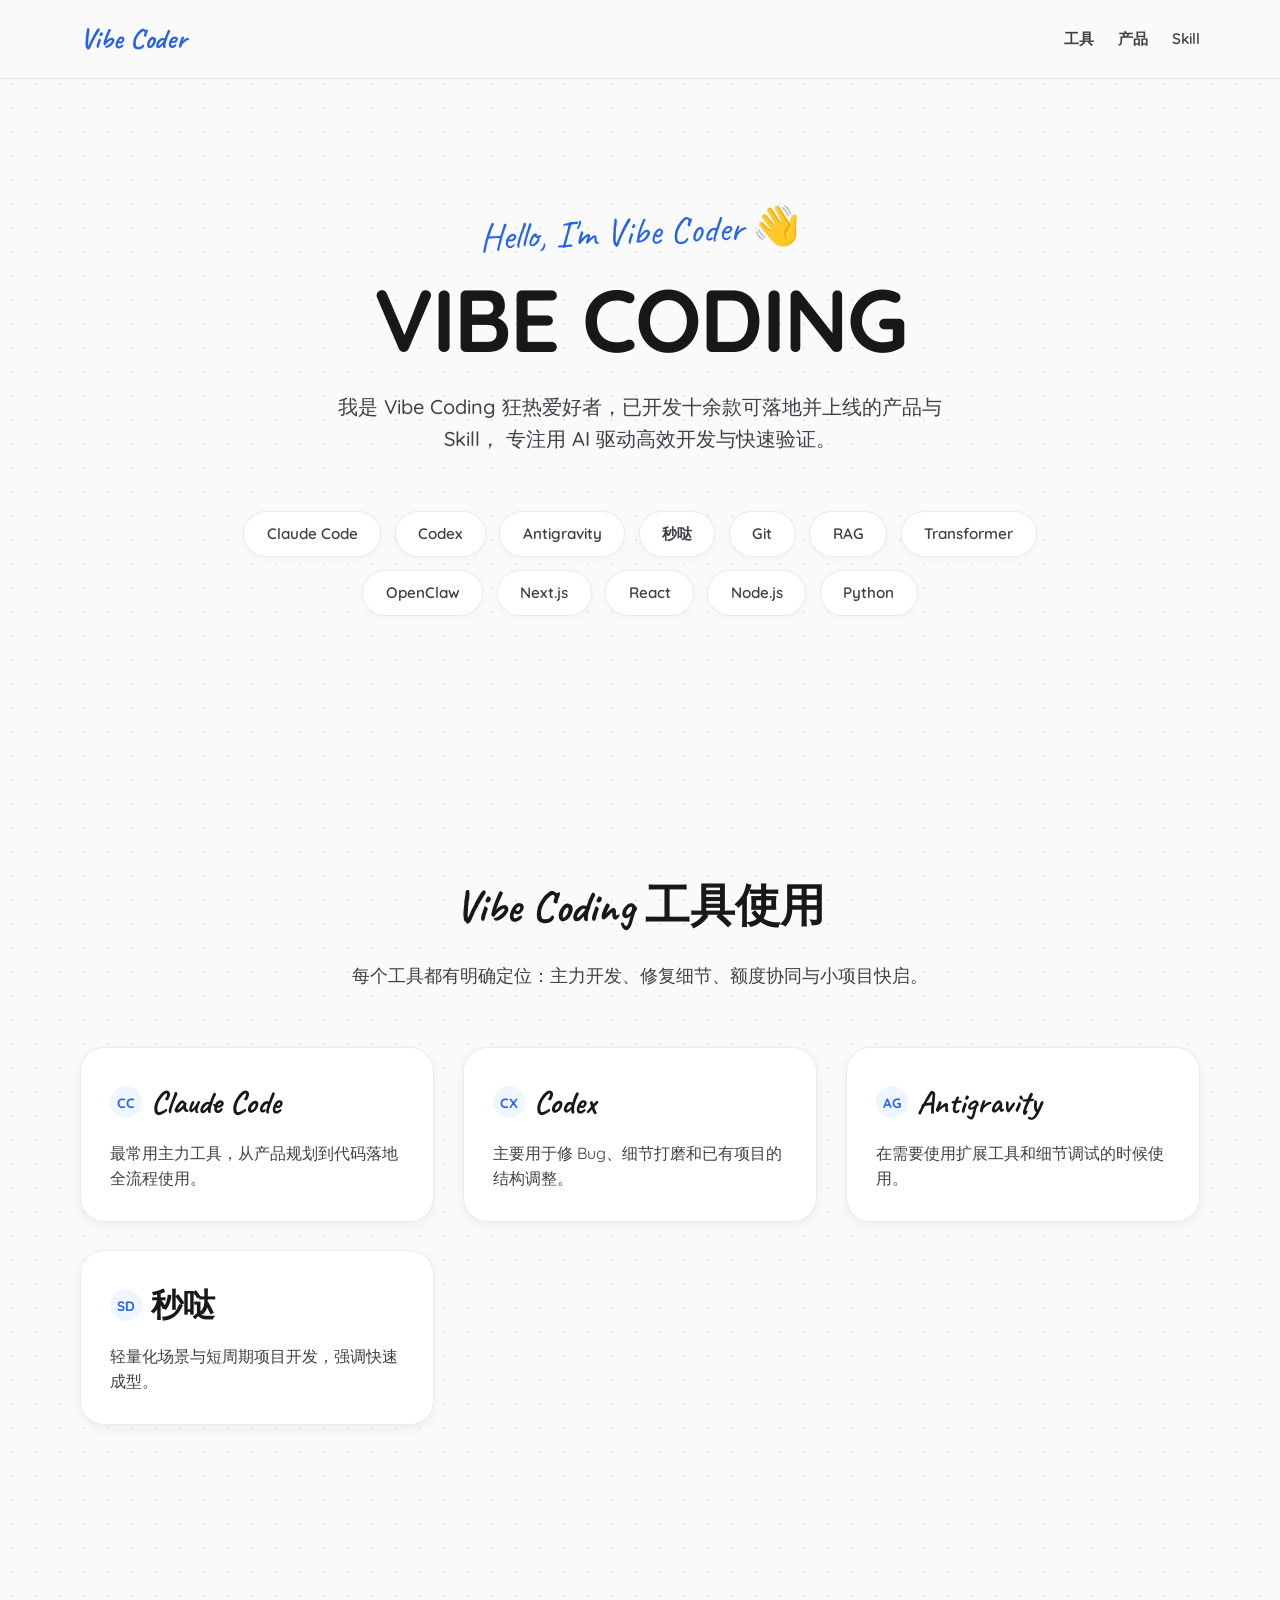
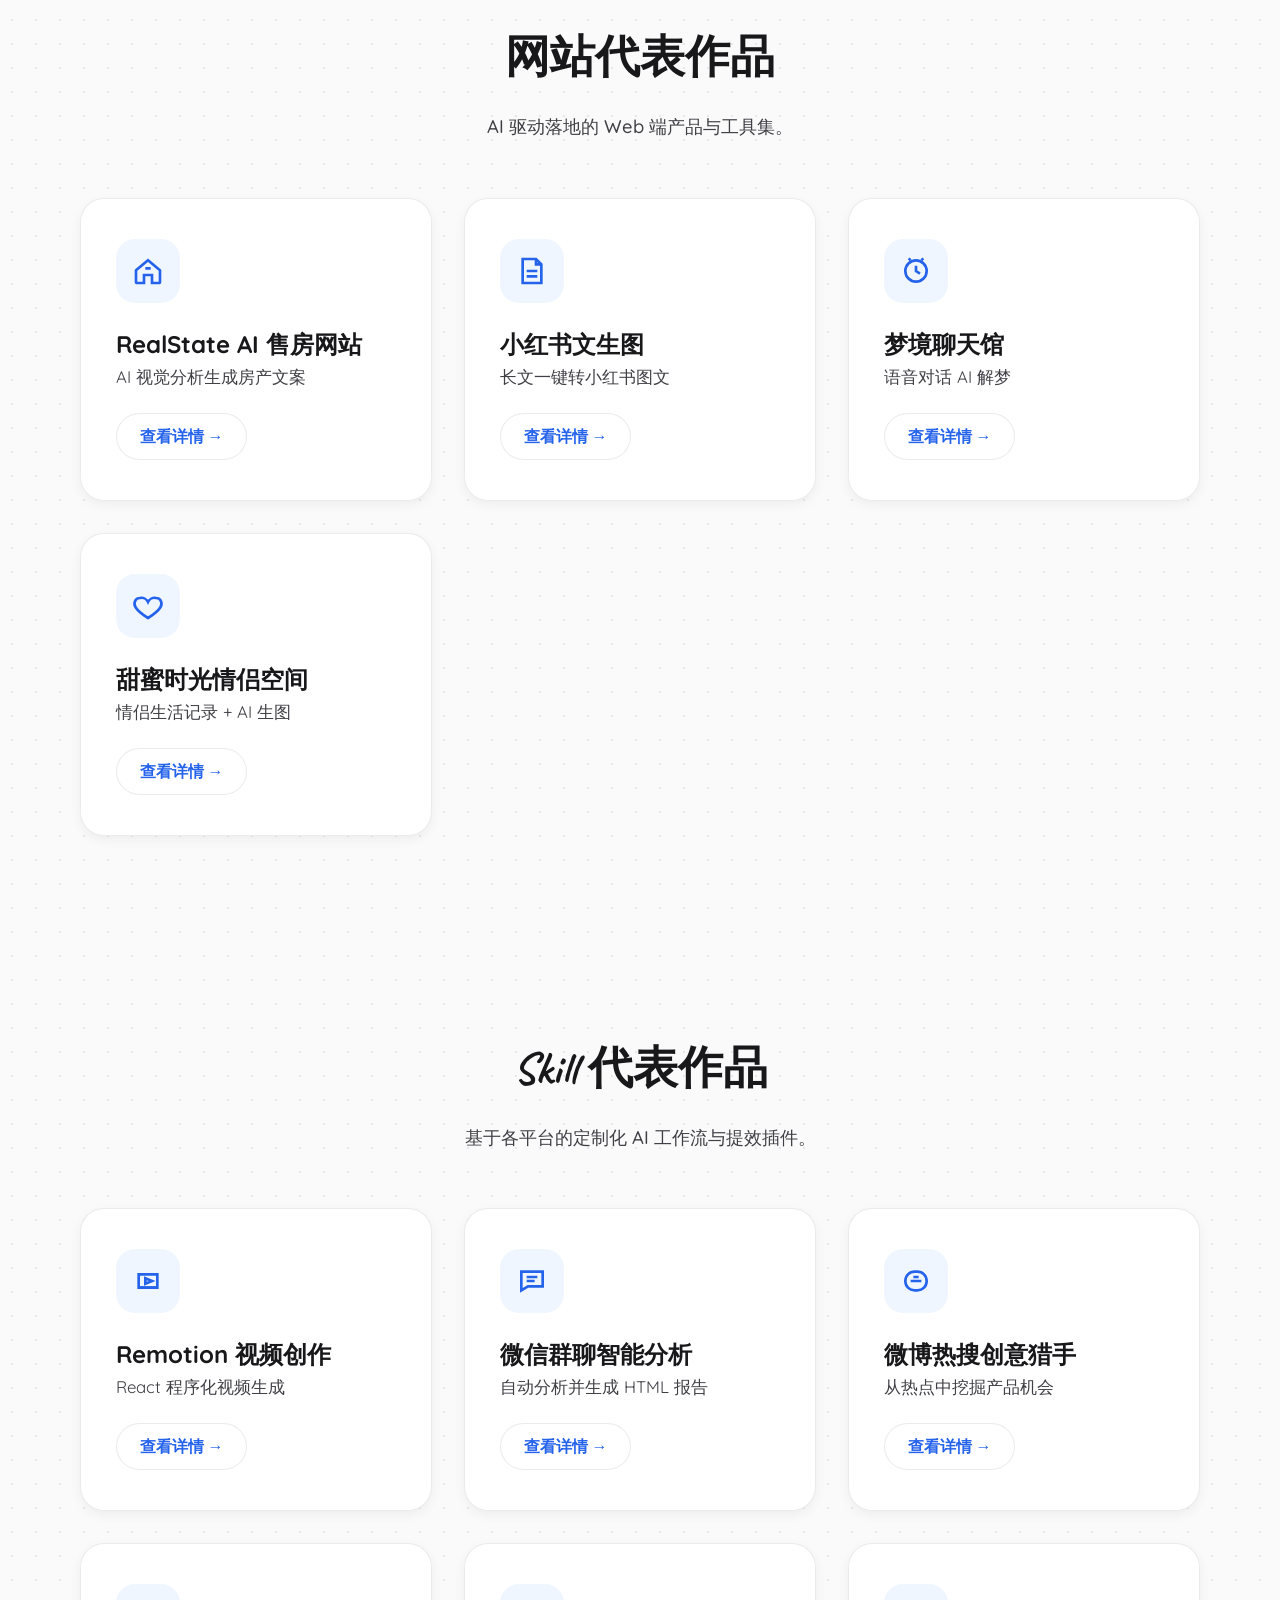
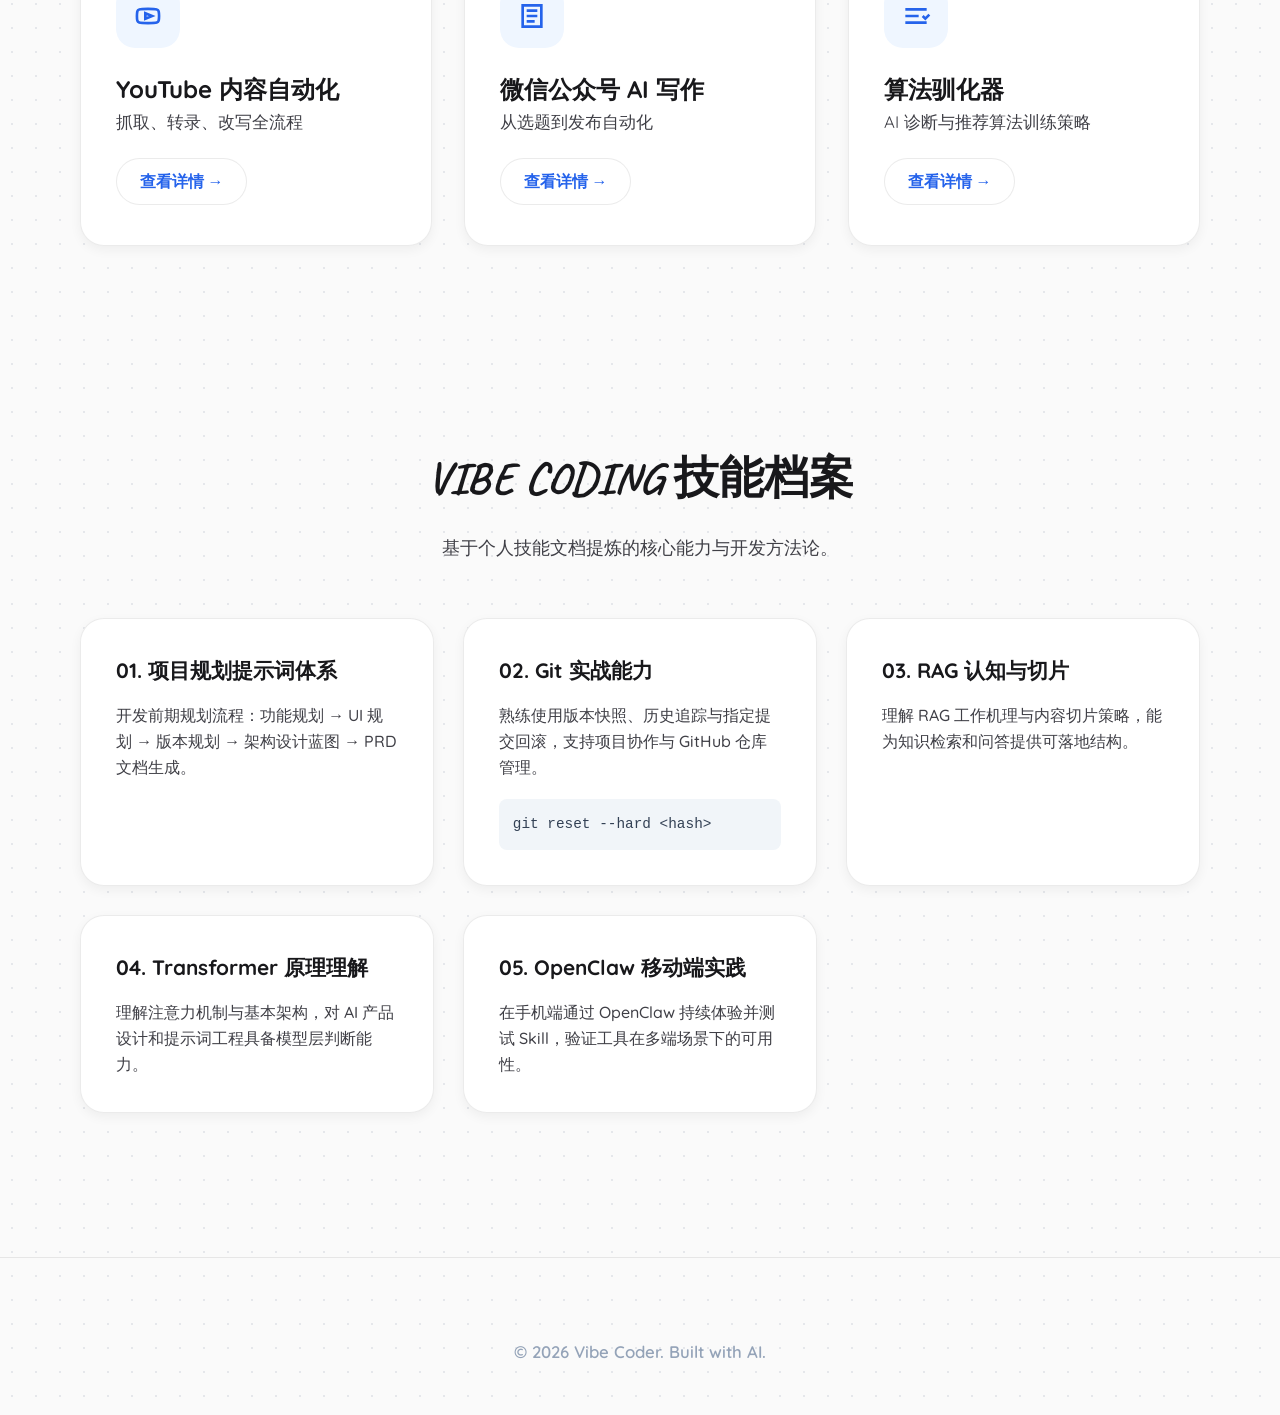
==== index.html @ 37632234 "更新工具使用板块：重命名标题、移除进度条、删除Cursor/Trea、更新Antigravity描述、移除辩论和食谱项目、修改技能档案文案" ====
<!doctype html>
<html lang="zh-CN">

<head>
  <meta charset="utf-8">
  <meta name="viewport" content="width=device-width, initial-scale=1">
  <title>Vibe Coder | 个人主页</title>
  <meta name="description" content="Vibe Coder 个人主页：展示 AI Coding 工具熟练度与项目成果。">
  <!-- Fonts -->
  <link rel="preconnect" href="https://fonts.googleapis.com">
  <link rel="preconnect" href="https://fonts.gstatic.com" crossorigin>
  <link
    href="https://fonts.googleapis.com/css2?family=Caveat:wght@400;500;600;700&family=Quicksand:wght@300;400;500;600;700&display=swap"
    rel="stylesheet">
  <link rel="stylesheet" href="css/style.css?v=20260220-1">
</head>

<body>
  <header class="top-nav">
    <div class="container nav-inner">
      <div class="logo">Vibe Coder</div>
      <nav aria-label="主导航">
        <a href="#skills">工具</a>
        <a href="#projects">产品</a>
        <a href="#skill-projects">Skill</a>
      </nav>
    </div>
  </header>

  <main class="site-wrapper">
    <!-- Hero -->
    <section id="hero" class="section hero reveal">
      <p class="hero-kicker">Hello, I'm Vibe Coder 👋</p>
      <h1 class="hero-title">VIBE CODING</h1>
      <p class="hero-subtitle">
        我是 Vibe Coding 狂热爱好者，已开发十余款可落地并上线的产品与 Skill，
        专注用 AI 驱动高效开发与快速验证。
      </p>

      <ul class="skill-pills" aria-label="核心技能标签">
        <li>Claude Code</li>
        <li>Codex</li>
        <li>Antigravity</li>

        <li>秒哒</li>
        <li>Git</li>
        <li>RAG</li>
        <li>Transformer</li>
        <li>OpenClaw</li>
        <li>Next.js</li>
        <li>React</li>
        <li>Node.js</li>
        <li>Python</li>
      </ul>
    </section>

    <!-- Skills (Tools) -->
    <section id="skills" class="section container reveal">
      <h2 class="section-title">Vibe Coding 工具使用</h2>
      <p class="section-subtitle">每个工具都有明确定位：主力开发、修复细节、额度协同与小项目快启。</p>
      <div class="tools-grid">
        <article class="skill-row card tilt-card">
          <div class="skill-meta">
            <div class="skill-name"><span class="skill-mark">CC</span>Claude Code</div>
          </div>
          <p class="skill-feature">最常用主力工具，从产品规划到代码落地全流程使用。</p>
        </article>

        <article class="skill-row card tilt-card">
          <div class="skill-meta">
            <div class="skill-name"><span class="skill-mark">CX</span>Codex</div>
          </div>
          <p class="skill-feature">主要用于修 Bug、细节打磨和已有项目的结构调整。</p>
        </article>

        <article class="skill-row card tilt-card">
          <div class="skill-meta">
            <div class="skill-name"><span class="skill-mark">AG</span>Antigravity</div>
          </div>
          <p class="skill-feature">在需要使用扩展工具和细节调试的时候使用。</p>
        </article>

        <article class="skill-row card tilt-card">
          <div class="skill-meta">
            <div class="skill-name"><span class="skill-mark">SD</span>秒哒</div>
          </div>
          <p class="skill-feature">轻量化场景与短周期项目开发，强调快速成型。</p>
        </article>
      </div>
    </section>

    <!-- Web Projects -->
    <section id="projects" class="section container reveal">
      <h2 class="section-title">网站代表作品</h2>
      <p class="section-subtitle">AI 驱动落地的 Web 端产品与工具集。</p>

      <div class="project-grid">
        <a href="detail.html?item=web-realstate" class="project-card card tilt-card" aria-label="查看详情">
          <div class="project-icon">
            <svg viewBox="0 0 24 24" fill="none">
              <path d="M3 11.5 12 4l9 7.5V20a1 1 0 0 1-1 1h-5v-6H9v6H4a1 1 0 0 1-1-1v-8.5Z" />
              <path d="M10 10h4" />
            </svg>
          </div>
          <div>
            <h3>RealState AI 售房网站</h3>
            <p>AI 视觉分析生成房产文案</p>
          </div>
          <span class="btn-primary">查看详情 &rarr;</span>
        </a>

        <a href="detail.html?item=web-xhs" class="project-card card tilt-card" aria-label="查看详情">
          <div class="project-icon">
            <svg viewBox="0 0 24 24" fill="none">
              <path d="M5 3h10l4 4v14H5z" />
              <path d="M15 3v4h4" />
              <path d="M8 12h8M8 16h8" />
            </svg>
          </div>
          <div>
            <h3>小红书文生图</h3>
            <p>长文一键转小红书图文</p>
          </div>
          <span class="btn-primary">查看详情 &rarr;</span>
        </a>

        <a href="detail.html?item=web-dream" class="project-card card tilt-card" aria-label="查看详情">
          <div class="project-icon">
            <svg viewBox="0 0 24 24" fill="none">
              <path d="M4 12a8 8 0 1 1 16 0 8 8 0 0 1-16 0Z" />
              <path d="M12 8v4l3 2" />
              <path d="M8 4 6.5 2.5M16 4l1.5-1.5" />
            </svg>
          </div>
          <div>
            <h3>梦境聊天馆</h3>
            <p>语音对话 AI 解梦</p>
          </div>
          <span class="btn-primary">查看详情 &rarr;</span>
        </a>



        <a href="detail.html?item=web-couple" class="project-card card tilt-card" aria-label="查看详情">
          <div class="project-icon">
            <svg viewBox="0 0 24 24" fill="none">
              <path
                d="M12 21s-7-4.35-9.33-8.1C.91 10.09 2.22 6 5.9 6A5.5 5.5 0 0 1 12 9a5.5 5.5 0 0 1 6.1-3c3.68 0 4.99 4.09 3.23 6.9C19 16.65 12 21 12 21Z" />
            </svg>
          </div>
          <div>
            <h3>甜蜜时光情侣空间</h3>
            <p>情侣生活记录 + AI 生图</p>
          </div>
          <span class="btn-primary">查看详情 &rarr;</span>
        </a>
      </div>
    </section>

    <!-- Skill Projects -->
    <section id="skill-projects" class="section container reveal">
      <h2 class="section-title">Skill 代表作品</h2>
      <p class="section-subtitle">基于各平台的定制化 AI 工作流与提效插件。</p>

      <div class="project-grid">
        <a href="detail.html?item=skill-remotion" class="project-card card tilt-card" aria-label="查看详情">
          <div class="project-icon">
            <svg viewBox="0 0 24 24" fill="none">
              <path d="M5 7h14v10H5z" />
              <path d="m10 10 5 2-5 2z" />
              <path d="M5 17h14" />
            </svg>
          </div>
          <div>
            <h3>Remotion 视频创作</h3>
            <p>React 程序化视频生成</p>
          </div>
          <span class="btn-primary">查看详情 &rarr;</span>
        </a>

        <a href="detail.html?item=skill-wechatlog" class="project-card card tilt-card" aria-label="查看详情">
          <div class="project-icon">
            <svg viewBox="0 0 24 24" fill="none">
              <path d="M4 5h16v11H9l-5 3V5Z" />
              <path d="M8 9h8M8 12h6" />
            </svg>
          </div>
          <div>
            <h3>微信群聊智能分析</h3>
            <p>自动分析并生成 HTML 报告</p>
          </div>
          <span class="btn-primary">查看详情 &rarr;</span>
        </a>

        <a href="detail.html?item=skill-weibo" class="project-card card tilt-card" aria-label="查看详情">
          <div class="project-icon">
            <svg viewBox="0 0 24 24" fill="none">
              <path d="M4 12c0-4 3-7 7-7h2c4 0 7 3 7 7s-3 7-7 7h-2c-4 0-7-3-7-7Z" />
              <path d="M8 12h8" />
              <path d="M10 9h4" />
            </svg>
          </div>
          <div>
            <h3>微博热搜创意猎手</h3>
            <p>从热点中挖掘产品机会</p>
          </div>
          <span class="btn-primary">查看详情 &rarr;</span>
        </a>

        <a href="detail.html?item=skill-youtube" class="project-card card tilt-card" aria-label="查看详情">
          <div class="project-icon">
            <svg viewBox="0 0 24 24" fill="none">
              <path
                d="M20 8.5a2 2 0 0 0-1.4-1.4C17.3 6.7 12 6.7 12 6.7s-5.3 0-6.6.4A2 2 0 0 0 4 8.5 20 20 0 0 0 3.7 12c0 1.2 0 2.4.3 3.5a2 2 0 0 0 1.4 1.4c1.3.4 6.6.4 6.6.4s5.3 0 6.6-.4a2 2 0 0 0 1.4-1.4c.2-1.1.3-2.3.3-3.5 0-1.2-.1-2.4-.3-3.5Z" />
              <path d="m10 10 5 2-5 2z" />
            </svg>
          </div>
          <div>
            <h3>YouTube 内容自动化</h3>
            <p>抓取、转录、改写全流程</p>
          </div>
          <span class="btn-primary">查看详情 &rarr;</span>
        </a>

        <a href="detail.html?item=skill-wechat-article" class="project-card card tilt-card" aria-label="查看详情">
          <div class="project-icon">
            <svg viewBox="0 0 24 24" fill="none">
              <path d="M5 4h14v16H5z" />
              <path d="M8 8h8M8 12h8M8 16h6" />
            </svg>
          </div>
          <div>
            <h3>微信公众号 AI 写作</h3>
            <p>从选题到发布自动化</p>
          </div>
          <span class="btn-primary">查看详情 &rarr;</span>
        </a>

        <a href="detail.html?item=skill-algorithm-tamer" class="project-card card tilt-card" aria-label="查看详情">
          <div class="project-icon">
            <svg viewBox="0 0 24 24" fill="none">
              <path d="M4 7h16M4 12h10M4 17h16" />
              <path d="M17 12l2 2 3-3" />
            </svg>
          </div>
          <div>
            <h3>算法驯化器</h3>
            <p>AI 诊断与推荐算法训练策略</p>
          </div>
          <span class="btn-primary">查看详情 &rarr;</span>
        </a>
      </div>
    </section>

    <!-- Vibe Skills Archive -->
    <section class="section container reveal">
      <h2 class="section-title">VIBE CODING 技能档案</h2>
      <p class="section-subtitle">基于个人技能文档提炼的核心能力与开发方法论。</p>

      <div class="vibe-skill-grid">
        <article class="vibe-skill-card card tilt-card">
          <h3>01. 项目规划提示词体系</h3>
          <p>开发前期规划流程：功能规划 → UI 规划 → 版本规划 → 架构设计蓝图 → PRD 文档生成。</p>
        </article>

        <article class="vibe-skill-card card tilt-card">
          <h3>02. Git 实战能力</h3>
          <p>熟练使用版本快照、历史追踪与指定提交回滚，支持项目协作与 GitHub 仓库管理。</p>
          <code>git reset --hard &lt;hash&gt;</code>
        </article>

        <article class="vibe-skill-card card tilt-card">
          <h3>03. RAG 认知与切片</h3>
          <p>理解 RAG 工作机理与内容切片策略，能为知识检索和问答提供可落地结构。</p>
        </article>

        <article class="vibe-skill-card card tilt-card">
          <h3>04. Transformer 原理理解</h3>
          <p>理解注意力机制与基本架构，对 AI 产品设计和提示词工程具备模型层判断能力。</p>
        </article>

        <article class="vibe-skill-card card tilt-card">
          <h3>05. OpenClaw 移动端实践</h3>
          <p>在手机端通过 OpenClaw 持续体验并测试 Skill，验证工具在多端场景下的可用性。</p>
        </article>
      </div>
    </section>
  </main>

  <footer class="footer">
    <div class="container container-inner">
      <p class="copyright">© <span id="year"></span> Vibe Coder. Built with AI.</p>
    </div>
  </footer>

  <script src="js/main.js?v=20260220-1"></script>
</body>

</html>
---- css/style.css ----
:root {
  --bg-main: #FAFAFA;
  --bg-panel: #FFFFFF;
  --text-main: #09090B;
  --text-sub: #3F3F46;
  --primary: #18181B;
  --accent: #2563EB;
  --accent-light: #eff6ff;
  --border: rgba(0, 0, 0, 0.08);
  --shadow-sm: 0 4px 12px rgba(0, 0, 0, 0.05);
  --shadow-md: 0 12px 32px rgba(0, 0, 0, 0.08);
  --shadow-lg: 0 24px 64px rgba(0, 0, 0, 0.12);
  --container: min(1120px, calc(100% - 2rem));
  --transition-smooth: cubic-bezier(0.16, 1, 0.3, 1);
  --spring: cubic-bezier(0.34, 1.56, 0.64, 1);
}

*,
*::before,
*::after {
  box-sizing: border-box;
}

html {
  scroll-behavior: smooth;
}

body {
  margin: 0;
  font-family: 'Quicksand', sans-serif;
  color: var(--text-main);
  background-color: var(--bg-main);
  background-image: radial-gradient(#e5e7eb 1px, transparent 1px);
  background-size: 24px 24px;
  line-height: 1.6;
}

a {
  color: inherit;
  text-decoration: none;
}

/* Typography */
h1,
h2,
h3,
.hero-kicker,
.logo,
.skill-name {
  font-family: 'Caveat', cursive;
}

/* Navigation */
.top-nav {
  position: sticky;
  top: 0;
  z-index: 100;
  background: rgba(250, 250, 250, 0.8);
  backdrop-filter: blur(12px);
  -webkit-backdrop-filter: blur(12px);
  border-bottom: 1px solid var(--border);
  padding: 1rem 0;
}

.nav-inner {
  max-width: var(--container);
  margin: 0 auto;
  display: flex;
  justify-content: space-between;
  align-items: center;
}

.logo {
  font-size: 1.8rem;
  font-weight: 700;
  color: var(--accent);
}

.top-nav nav {
  display: flex;
  gap: 1.5rem;
}

.top-nav a {
  font-weight: 600;
  font-size: 0.95rem;
  color: var(--text-sub);
  transition: color 0.2s;
}

.top-nav a:hover {
  color: var(--accent);
}

/* Utilities */
.container {
  max-width: var(--container);
  margin: 0 auto;
}

.section {
  padding: 5rem 0;
}

.section-title {
  font-size: 2.8rem;
  margin-bottom: 0.5rem;
  color: var(--primary);
  text-align: center;
}

.section-subtitle {
  text-align: center;
  color: var(--text-sub);
  margin-bottom: 3.5rem;
  font-size: 1.15rem;
  font-weight: 500;
}

.card {
  background: var(--bg-panel);
  border-radius: 1.5rem;
  border: 1px solid var(--border);
  box-shadow: var(--shadow-sm);
  padding: 2rem;
  transition: all 0.4s var(--spring);
}

.reveal {
  opacity: 0;
  transform: translateY(30px);
  transition: opacity 0.8s var(--transition-smooth), transform 0.8s var(--transition-smooth);
}

.reveal.is-visible {
  opacity: 1;
  transform: translateY(0);
}

/* Hero */
.hero {
  text-align: center;
  padding: 6rem 0;
  display: flex;
  flex-direction: column;
  align-items: center;
  justify-content: center;
  min-height: 75vh;
}

.hero-kicker {
  color: var(--accent);
  font-size: 2.4rem;
  margin: 0 0 0.5rem;
  transform: rotate(-2deg);
}

.hero-title {
  font-family: 'Quicksand', sans-serif;
  font-size: clamp(3.5rem, 8vw, 5.5rem);
  font-weight: 800;
  letter-spacing: -0.02em;
  margin: 0 0 1.5rem;
  color: var(--primary);
  line-height: 1.1;
}

.hero-subtitle {
  font-size: 1.25rem;
  color: var(--text-sub);
  max-width: 650px;
  margin: 0 auto 2.5rem;
  font-weight: 500;
}

.skill-pills {
  list-style: none;
  padding: 0;
  display: flex;
  flex-wrap: wrap;
  gap: 0.85rem;
  justify-content: center;
  max-width: 800px;
}

.skill-pills li {
  background: var(--bg-panel);
  border: 1px solid var(--border);
  padding: 0.6rem 1.4rem;
  border-radius: 999px;
  font-weight: 600;
  font-size: 0.95rem;
  color: var(--text-sub);
  box-shadow: 0 2px 8px rgba(0, 0, 0, 0.03);
  transition: transform 0.3s var(--spring), box-shadow 0.3s var(--spring), border-color 0.3s ease, color 0.3s ease;
  cursor: default;
}

.skill-pills li:hover {
  transform: translateY(-4px) scale(1.02);
  box-shadow: var(--shadow-md);
  color: var(--accent);
  border-color: rgba(37, 99, 235, 0.3);
}

/* Skills (Tools) */
.tools-grid {
  display: grid;
  grid-template-columns: repeat(auto-fit, minmax(320px, 1fr));
  gap: 1.8rem;
}

.skill-row {
  display: flex;
  flex-direction: column;
  gap: 0.8rem;
  padding: 1.8rem;
}

.skill-row:hover {
  transform: translateY(-6px);
  box-shadow: var(--shadow-md);
  border-color: rgba(37, 99, 235, 0.2);
}

.skill-meta {
  display: flex;
  justify-content: space-between;
  align-items: center;
}

.skill-name {
  font-size: 2rem;
  font-weight: 700;
  color: var(--primary);
  display: flex;
  align-items: center;
  gap: 0.6rem;
}

.skill-mark {
  background: var(--accent-light);
  color: var(--accent);
  font-family: 'Quicksand', sans-serif;
  font-size: 0.85rem;
  width: 32px;
  height: 32px;
  border-radius: 50%;
  display: grid;
  place-items: center;
}

.skill-value {
  font-weight: 700;
  color: var(--accent);
  font-size: 1.1rem;
}

.skill-feature {
  color: var(--text-sub);
  font-size: 1rem;
  margin: 0;
}

.progress-track {
  height: 8px;
  background: #f1f5f9;
  border-radius: 999px;
  overflow: hidden;
  margin-top: auto;
}

.progress-fill {
  background: var(--accent);
  height: 100%;
  border-radius: 999px;
  width: 0;
  transition: width 1.5s var(--spring);
}

.skill-row.animated .progress-fill {
  width: var(--target);
}

/* Projects (Masonry Grid) */
.project-grid {
  display: grid;
  grid-template-columns: repeat(auto-fit, minmax(320px, 1fr));
  gap: 2rem;
}

.project-card {
  display: flex;
  flex-direction: column;
  align-items: flex-start;
  gap: 1.4rem;
  text-align: left;
  cursor: pointer;
  padding: 2.5rem 2.2rem;
  text-decoration: none;
  color: inherit;
  transition-delay: calc(var(--card-delay, 0) * 0.05s);
  position: relative;
  overflow: hidden;
}

.project-card:hover {
  transform: translateY(-8px);
  box-shadow: var(--shadow-lg);
  border-color: rgba(37, 99, 235, 0.3);
}

.project-icon {
  width: 64px;
  height: 64px;
  background: var(--accent-light);
  border-radius: 1.2rem;
  display: grid;
  place-items: center;
  transition: transform 0.4s var(--spring), background 0.4s ease;
}

.project-icon svg {
  width: 32px;
  height: 32px;
  stroke: var(--accent);
  stroke-width: 2;
  transition: stroke 0.4s ease;
}

.project-card:hover .project-icon {
  transform: scale(1.1) rotate(-5deg);
  background: var(--accent);
}

.project-card:hover .project-icon svg {
  stroke: #fff;
}

.project-card h3 {
  margin: 0;
  font-family: 'Quicksand', sans-serif;
  font-size: 1.5rem;
  font-weight: 700;
  color: var(--primary);
}

.project-card p {
  margin: 0;
  color: var(--text-sub);
  font-size: 1.05rem;
}

.btn-primary {
  display: inline-flex;
  align-items: center;
  gap: 0.5rem;
  background: var(--bg-panel);
  color: var(--accent);
  font-weight: 600;
  padding: 0.6rem 1.4rem;
  border-radius: 999px;
  border: 1px solid var(--border);
  transition: all 0.3s var(--spring);
  margin-top: auto;
}

.project-card:hover .btn-primary {
  background: var(--accent);
  color: #fff;
  border-color: var(--accent);
  transform: translateX(5px);
}

/* Vibe Skills */
.vibe-skill-grid {
  display: grid;
  grid-template-columns: repeat(auto-fit, minmax(320px, 1fr));
  gap: 1.8rem;
}

.vibe-skill-card {
  padding: 2.2rem;
}

.vibe-skill-card h3 {
  font-family: 'Quicksand', sans-serif;
  font-size: 1.3rem;
  color: var(--primary);
  margin: 0 0 1rem;
}

.vibe-skill-card p {
  color: var(--text-sub);
  margin: 0;
  font-weight: 500;
}

.vibe-skill-card code {
  display: block;
  margin-top: 1.2rem;
  background: #f1f5f9;
  color: #334155;
  padding: 0.85rem;
  border-radius: 0.5rem;
  font-family: monospace;
  font-size: 0.9rem;
}

/* Footer */
.footer {
  text-align: center;
  padding: 4rem 0 2rem;
  border-top: 1px solid var(--border);
  margin-top: 4rem;
}

.copyright {
  color: #94a3b8;
  font-weight: 600;
  font-size: 1.05rem;
}

/* Tilt Card */
.tilt-card {
  transform-style: preserve-3d;
}

@media (max-width: 768px) {
  .section {
    padding: 3rem 0;
  }

  .hero {
    min-height: 60vh;
    padding: 4rem 0;
  }

  .top-nav nav {
    display: none;
  }
}

/* ── Detail Page Styling ────────────────────────── */
.detail-main {
  padding-bottom: 5rem;
}

.detail-header {
  text-align: center;
  margin-bottom: 3.5rem;
  padding: 4rem 0 2rem;
  border-bottom: 1px solid var(--border);
}

.back-link {
  display: inline-block;
  margin-bottom: 2rem;
  font-weight: 600;
  color: var(--accent);
  transition: transform 0.3s var(--spring);
}

.back-link:hover {
  transform: translateX(-5px);
}

.detail-category {
  color: var(--accent);
  font-weight: 600;
  font-size: 0.95rem;
  letter-spacing: 0.05em;
  text-transform: uppercase;
  margin-bottom: 0.5rem;
}

.detail-title {
  font-family: 'Quicksand', sans-serif;
  font-size: clamp(2.5rem, 6vw, 4rem);
  font-weight: 800;
  color: var(--primary);
  margin: 0 0 1rem;
}

.detail-tagline {
  font-size: 1.25rem;
  color: var(--text-sub);
  max-width: 600px;
  margin: 0 auto 1.5rem;
}

.detail-special-note {
  display: inline-block;
  background: var(--accent-light);
  color: var(--accent);
  padding: 0.75rem 1.5rem;
  border-radius: 999px;
  font-size: 0.95rem;
  font-weight: 500;
  margin-bottom: 2rem;
}

.detail-links {
  display: flex;
  justify-content: center;
  gap: 1rem;
  flex-wrap: wrap;
}

.detail-link-btn {
  display: inline-flex;
  align-items: center;
  gap: 0.5rem;
  background: var(--bg-panel);
  color: var(--primary);
  font-weight: 600;
  padding: 0.75rem 1.5rem;
  border-radius: 999px;
  border: 1px solid var(--border);
  box-shadow: 0 2px 8px rgba(0, 0, 0, 0.03);
  transition: all 0.3s var(--spring);
}

.detail-link-btn:hover {
  background: var(--accent);
  color: #fff;
  border-color: var(--accent);
  transform: translateY(-3px);
  box-shadow: var(--shadow-sm);
}

.detail-content-grid {
  display: grid;
  grid-template-columns: repeat(2, 1fr);
  gap: 2rem;
}

.detail-card {
  padding: 2.5rem;
}

.detail-card h2 {
  font-family: 'Quicksand', sans-serif;
  font-size: 1.6rem;
  color: var(--accent);
  margin: 0 0 1.5rem;
  border-bottom: 2px solid var(--accent-light);
  padding-bottom: 0.5rem;
  display: inline-block;
}

.detail-card p {
  color: var(--text-sub);
  font-size: 1.05rem;
  line-height: 1.7;
}

.detail-list {
  padding-left: 1.2rem;
  margin: 0;
  color: var(--text-sub);
  font-size: 1.05rem;
}

.detail-list li {
  margin-bottom: 0.75rem;
}

@media (max-width: 768px) {
  .section {
    padding: 3rem 0;
  }

  .hero {
    min-height: 60vh;
    padding: 4rem 0;
  }

  .top-nav nav {
    display: none;
  }

  .detail-content-grid {
    grid-template-columns: 1fr;
  }
}
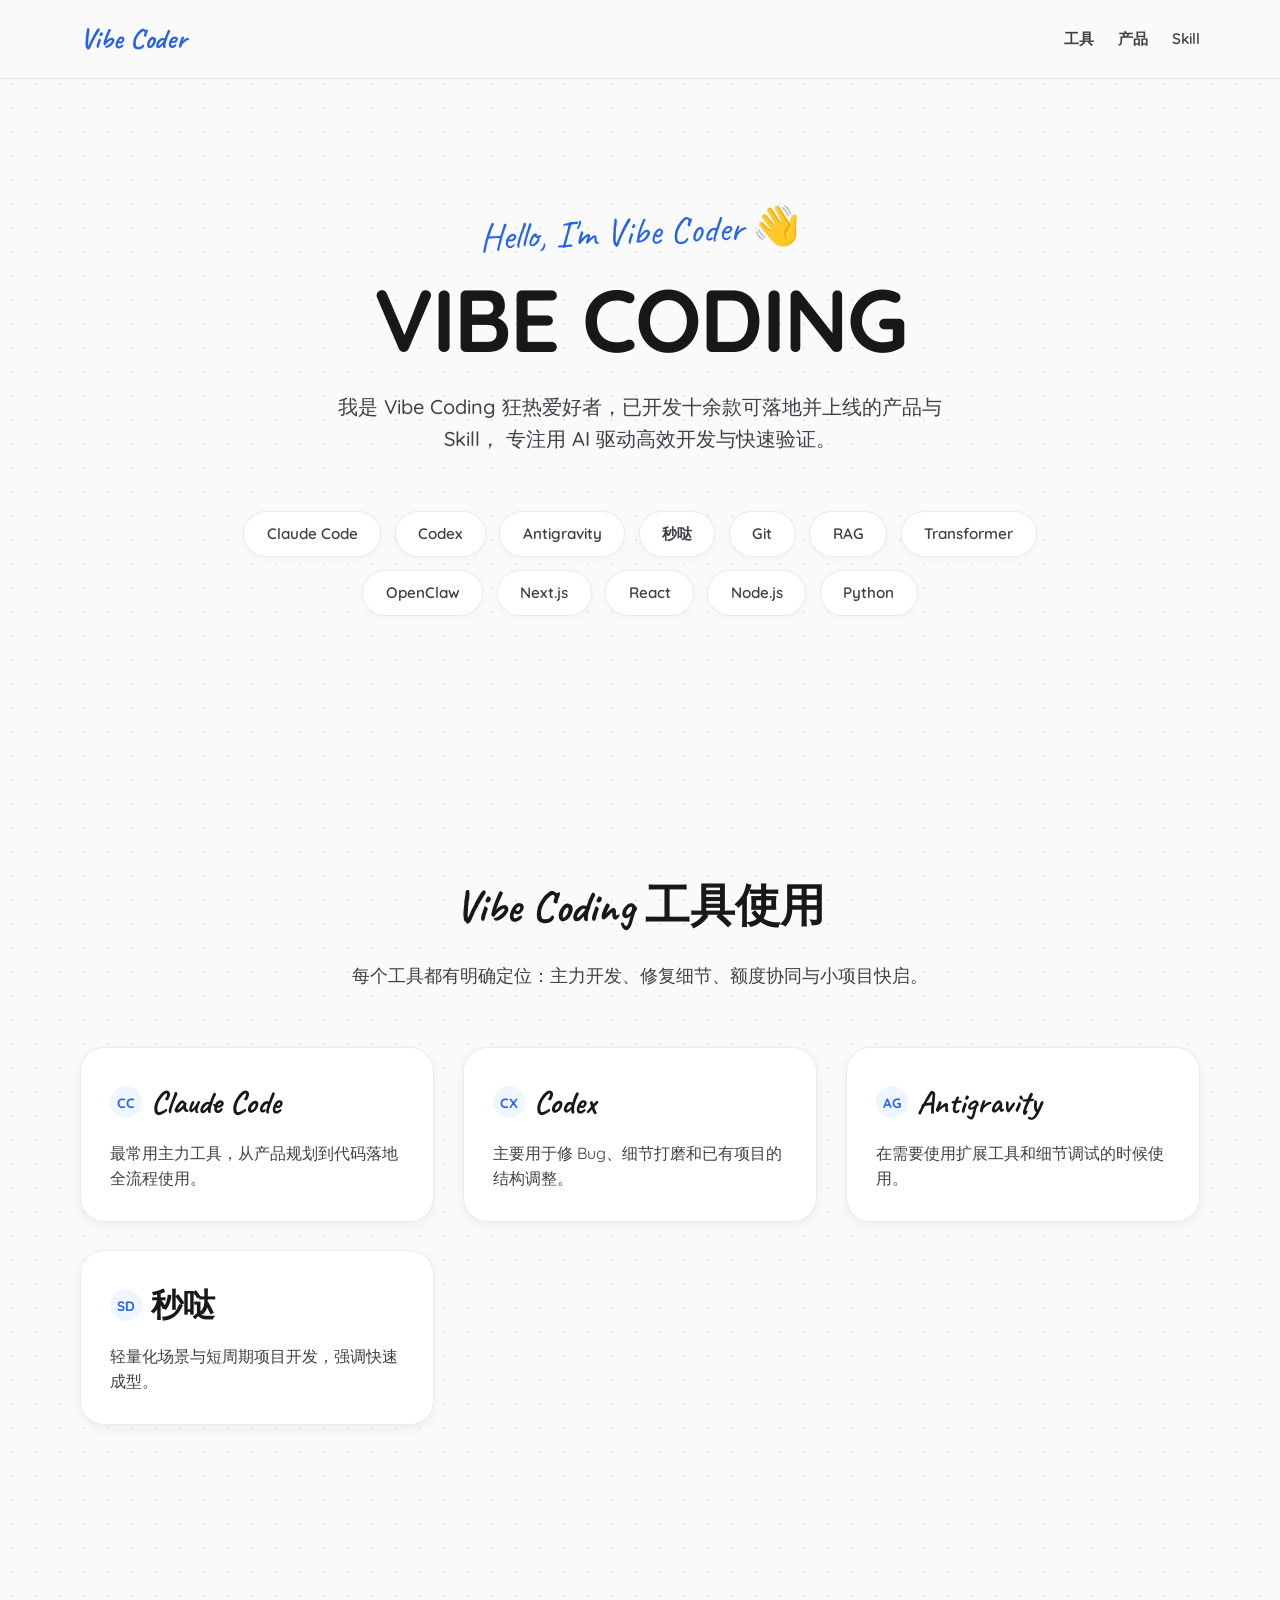
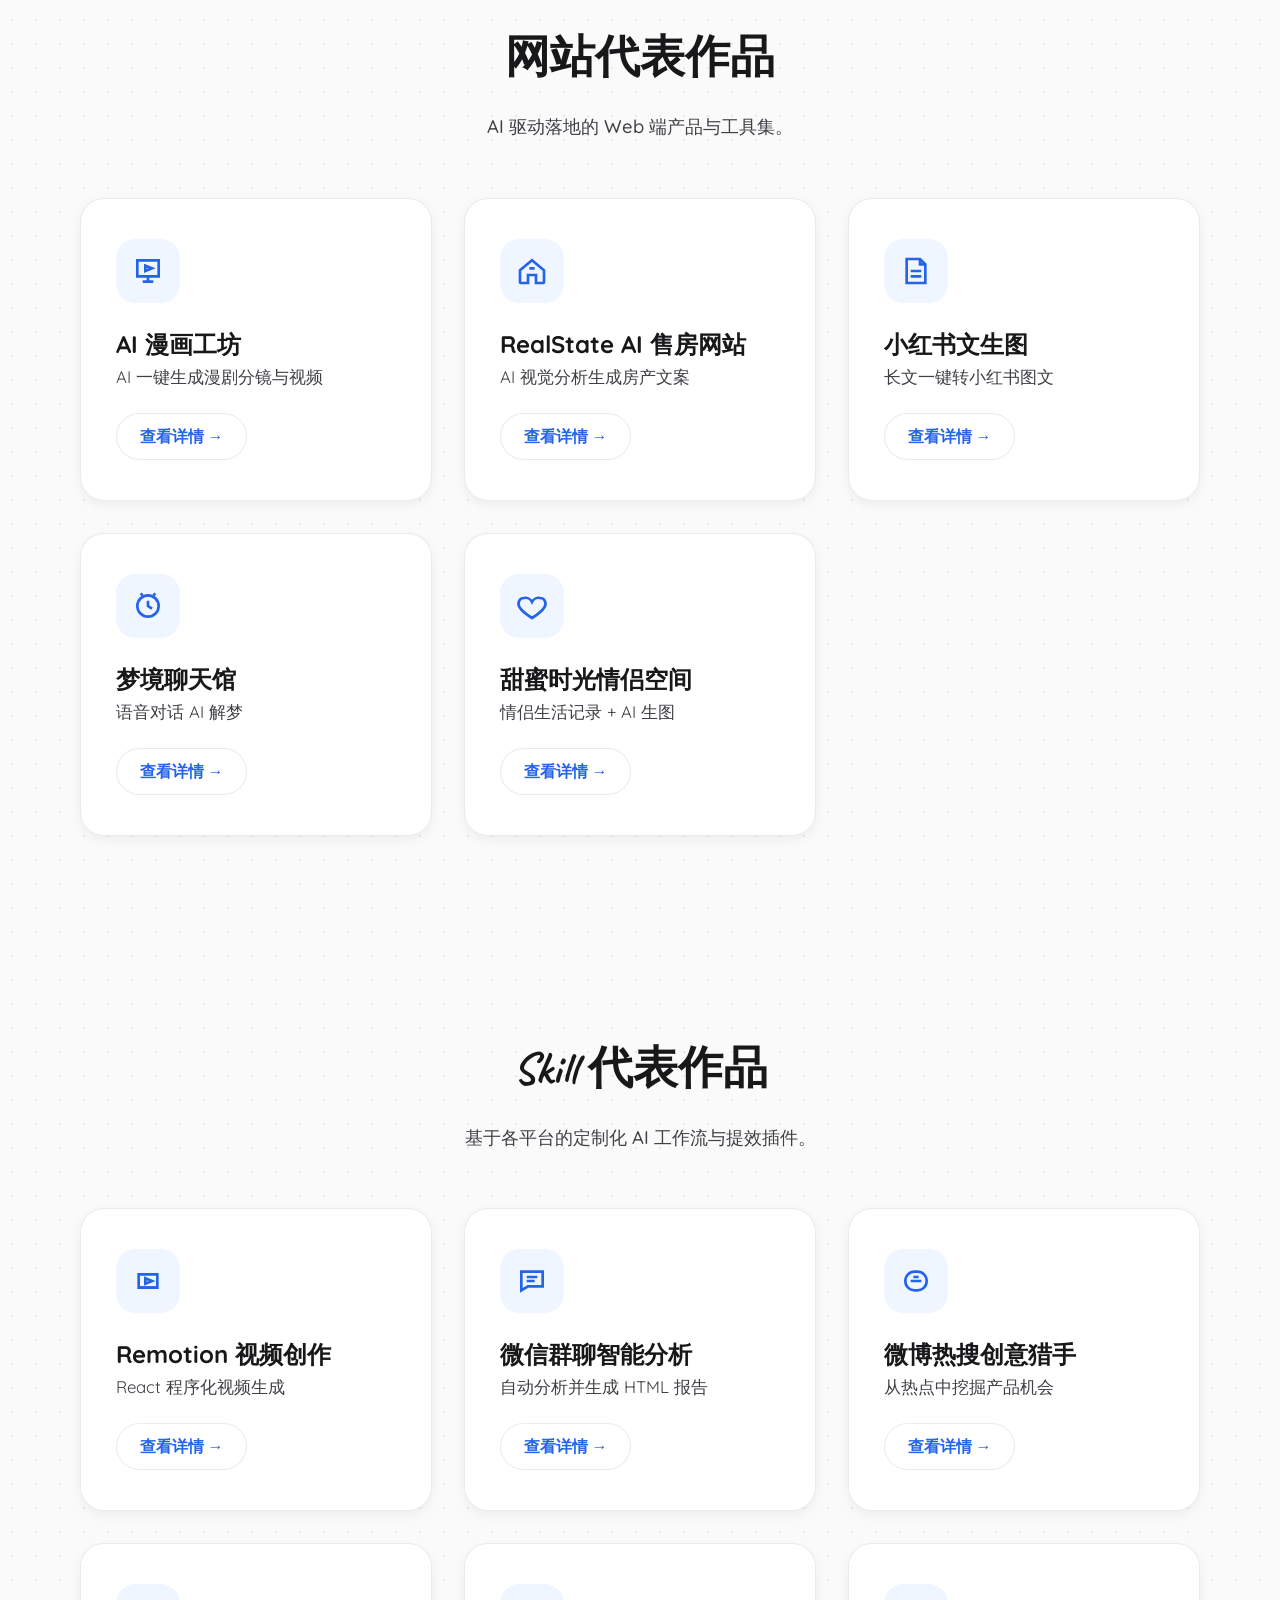
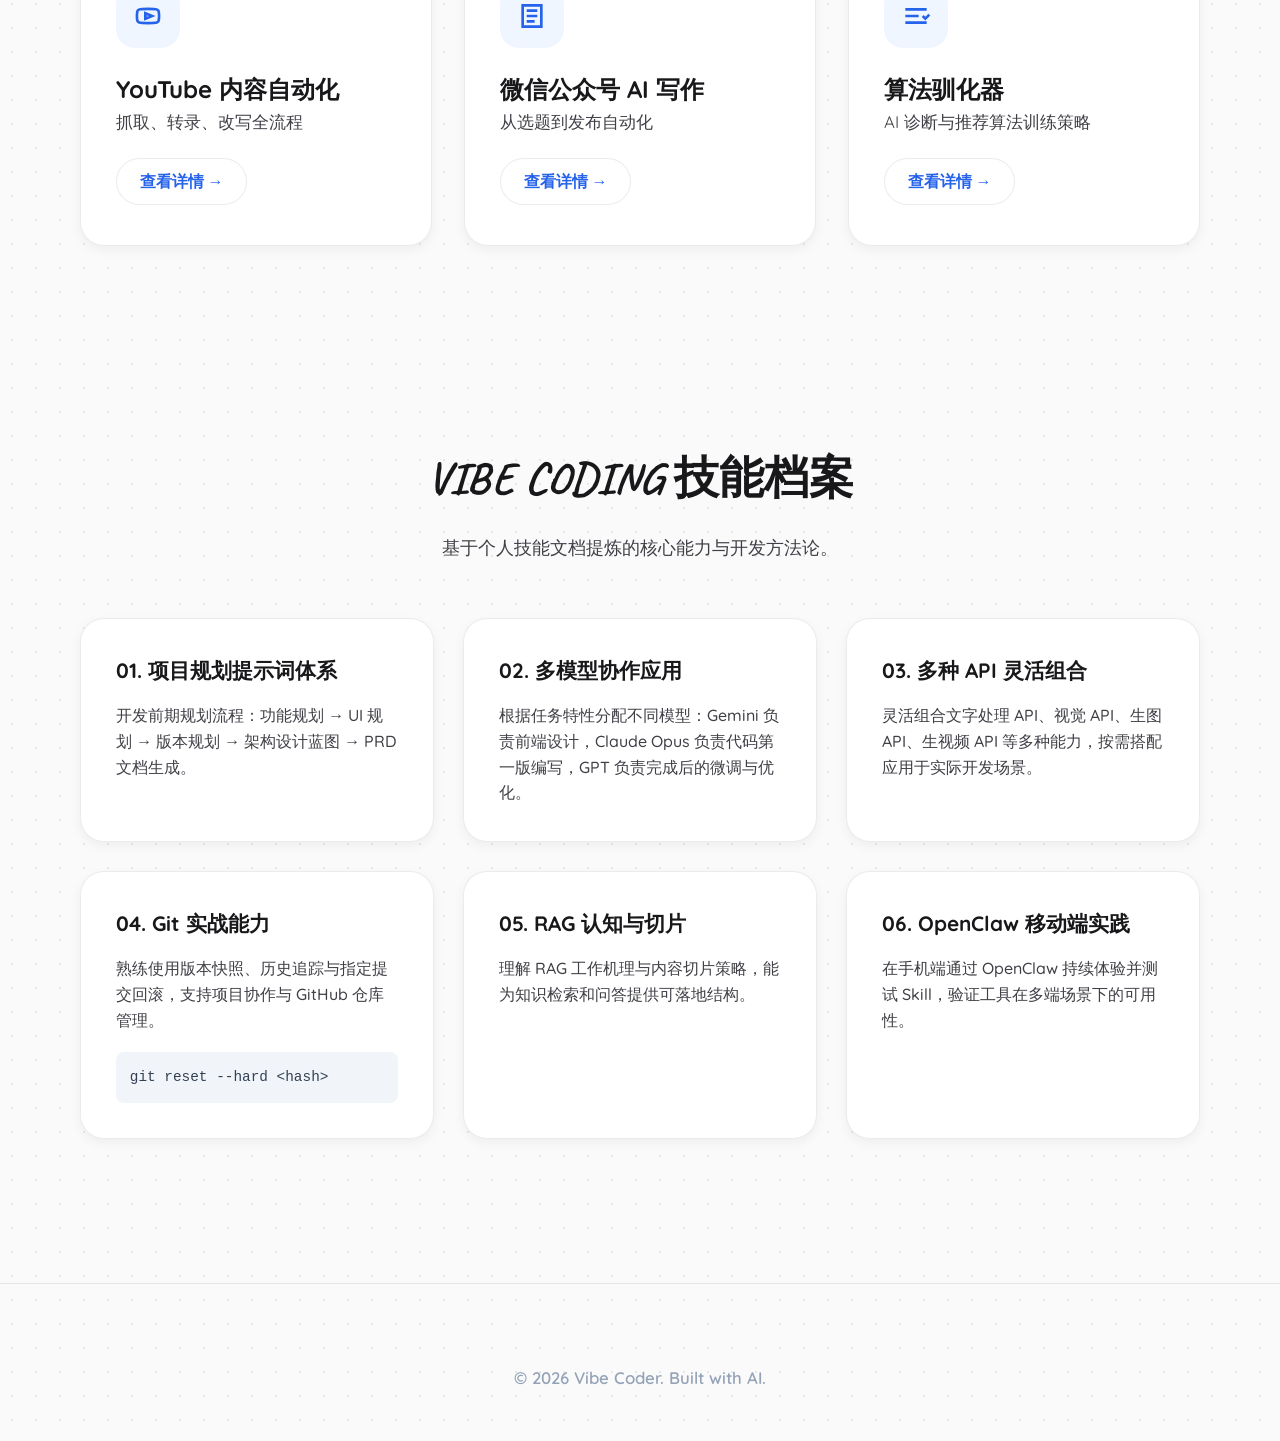
==== commit d0fa2907: "新增AI漫画工坊项目、重排技能档案、添加VPN访问提示" ====
--- a/index.html
+++ b/index.html
@@ -95,6 +95,21 @@
       <p class="section-subtitle">AI 驱动落地的 Web 端产品与工具集。</p>
 
       <div class="project-grid">
+        <a href="detail.html?item=web-manju" class="project-card card tilt-card" aria-label="查看详情">
+          <div class="project-icon">
+            <svg viewBox="0 0 24 24" fill="none">
+              <path d="M4 4h16v12H4z" />
+              <path d="m10 8 5 2-5 2z" />
+              <path d="M8 20h8M12 16v4" />
+            </svg>
+          </div>
+          <div>
+            <h3>AI 漫画工坊</h3>
+            <p>AI 一键生成漫剧分镜与视频</p>
+          </div>
+          <span class="btn-primary">查看详情 &rarr;</span>
+        </a>
+
         <a href="detail.html?item=web-realstate" class="project-card card tilt-card" aria-label="查看详情">
           <div class="project-icon">
             <svg viewBox="0 0 24 24" fill="none">
@@ -264,23 +279,28 @@
         </article>
 
         <article class="vibe-skill-card card tilt-card">
-          <h3>02. Git 实战能力</h3>
+          <h3>02. 多模型协作应用</h3>
+          <p>根据任务特性分配不同模型：Gemini 负责前端设计，Claude Opus 负责代码第一版编写，GPT 负责完成后的微调与优化。</p>
+        </article>
+
+        <article class="vibe-skill-card card tilt-card">
+          <h3>03. 多种 API 灵活组合</h3>
+          <p>灵活组合文字处理 API、视觉 API、生图 API、生视频 API 等多种能力，按需搭配应用于实际开发场景。</p>
+        </article>
+
+        <article class="vibe-skill-card card tilt-card">
+          <h3>04. Git 实战能力</h3>
           <p>熟练使用版本快照、历史追踪与指定提交回滚，支持项目协作与 GitHub 仓库管理。</p>
           <code>git reset --hard &lt;hash&gt;</code>
         </article>
 
         <article class="vibe-skill-card card tilt-card">
-          <h3>03. RAG 认知与切片</h3>
+          <h3>05. RAG 认知与切片</h3>
           <p>理解 RAG 工作机理与内容切片策略，能为知识检索和问答提供可落地结构。</p>
         </article>
 
         <article class="vibe-skill-card card tilt-card">
-          <h3>04. Transformer 原理理解</h3>
-          <p>理解注意力机制与基本架构，对 AI 产品设计和提示词工程具备模型层判断能力。</p>
-        </article>
-
-        <article class="vibe-skill-card card tilt-card">
-          <h3>05. OpenClaw 移动端实践</h3>
+          <h3>06. OpenClaw 移动端实践</h3>
           <p>在手机端通过 OpenClaw 持续体验并测试 Skill，验证工具在多端场景下的可用性。</p>
         </article>
       </div>
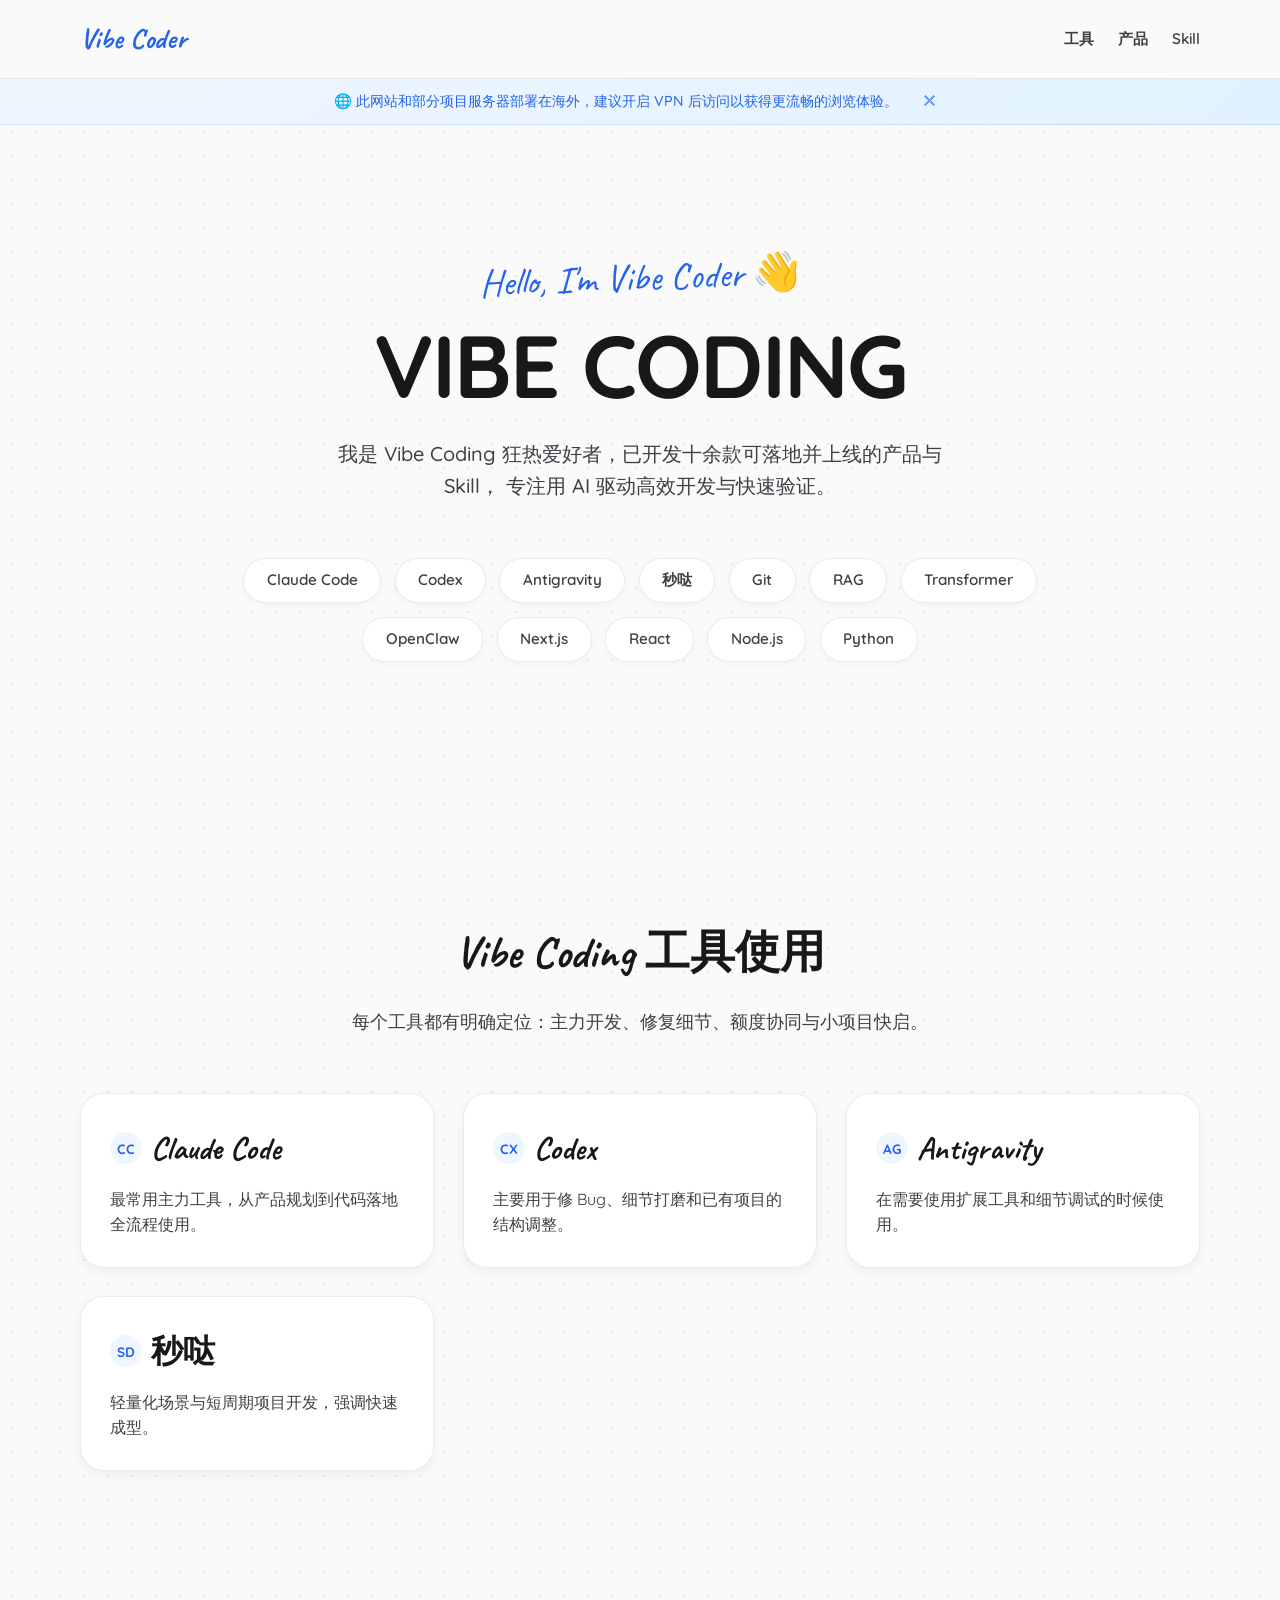
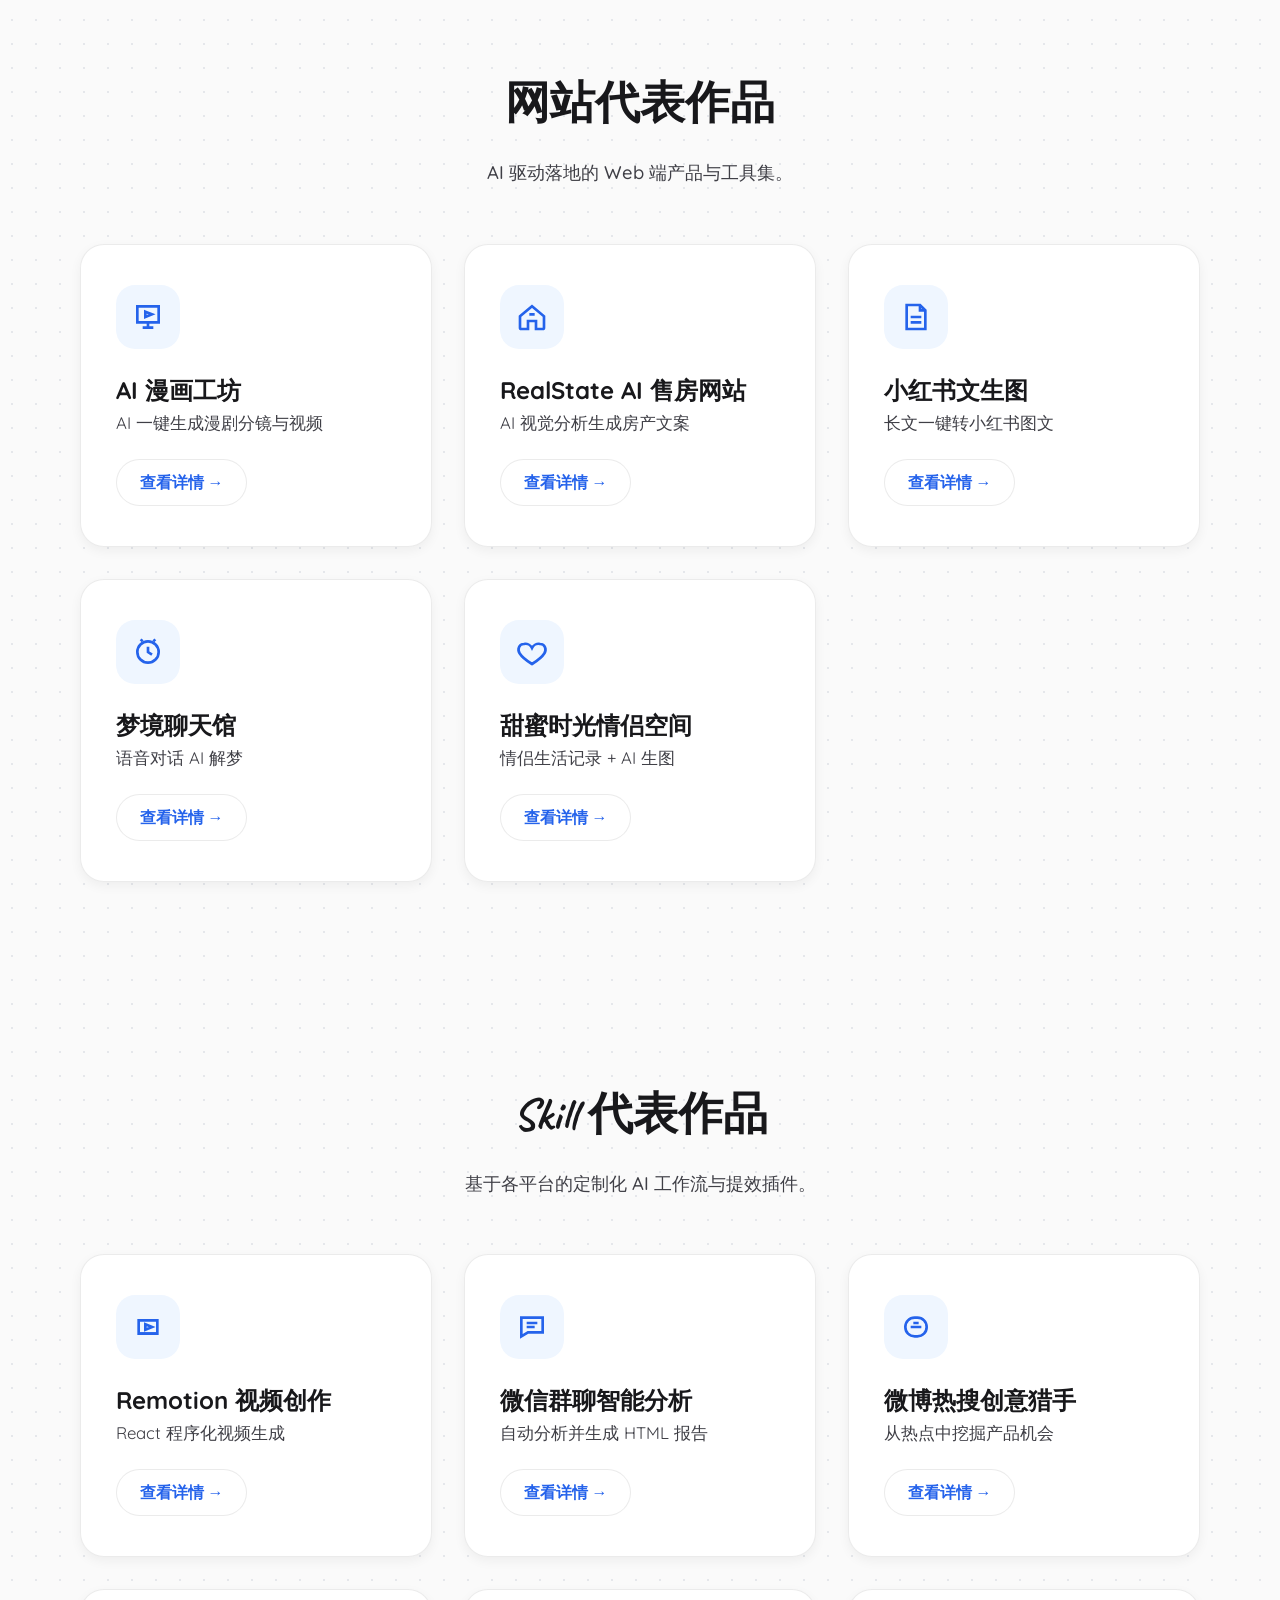
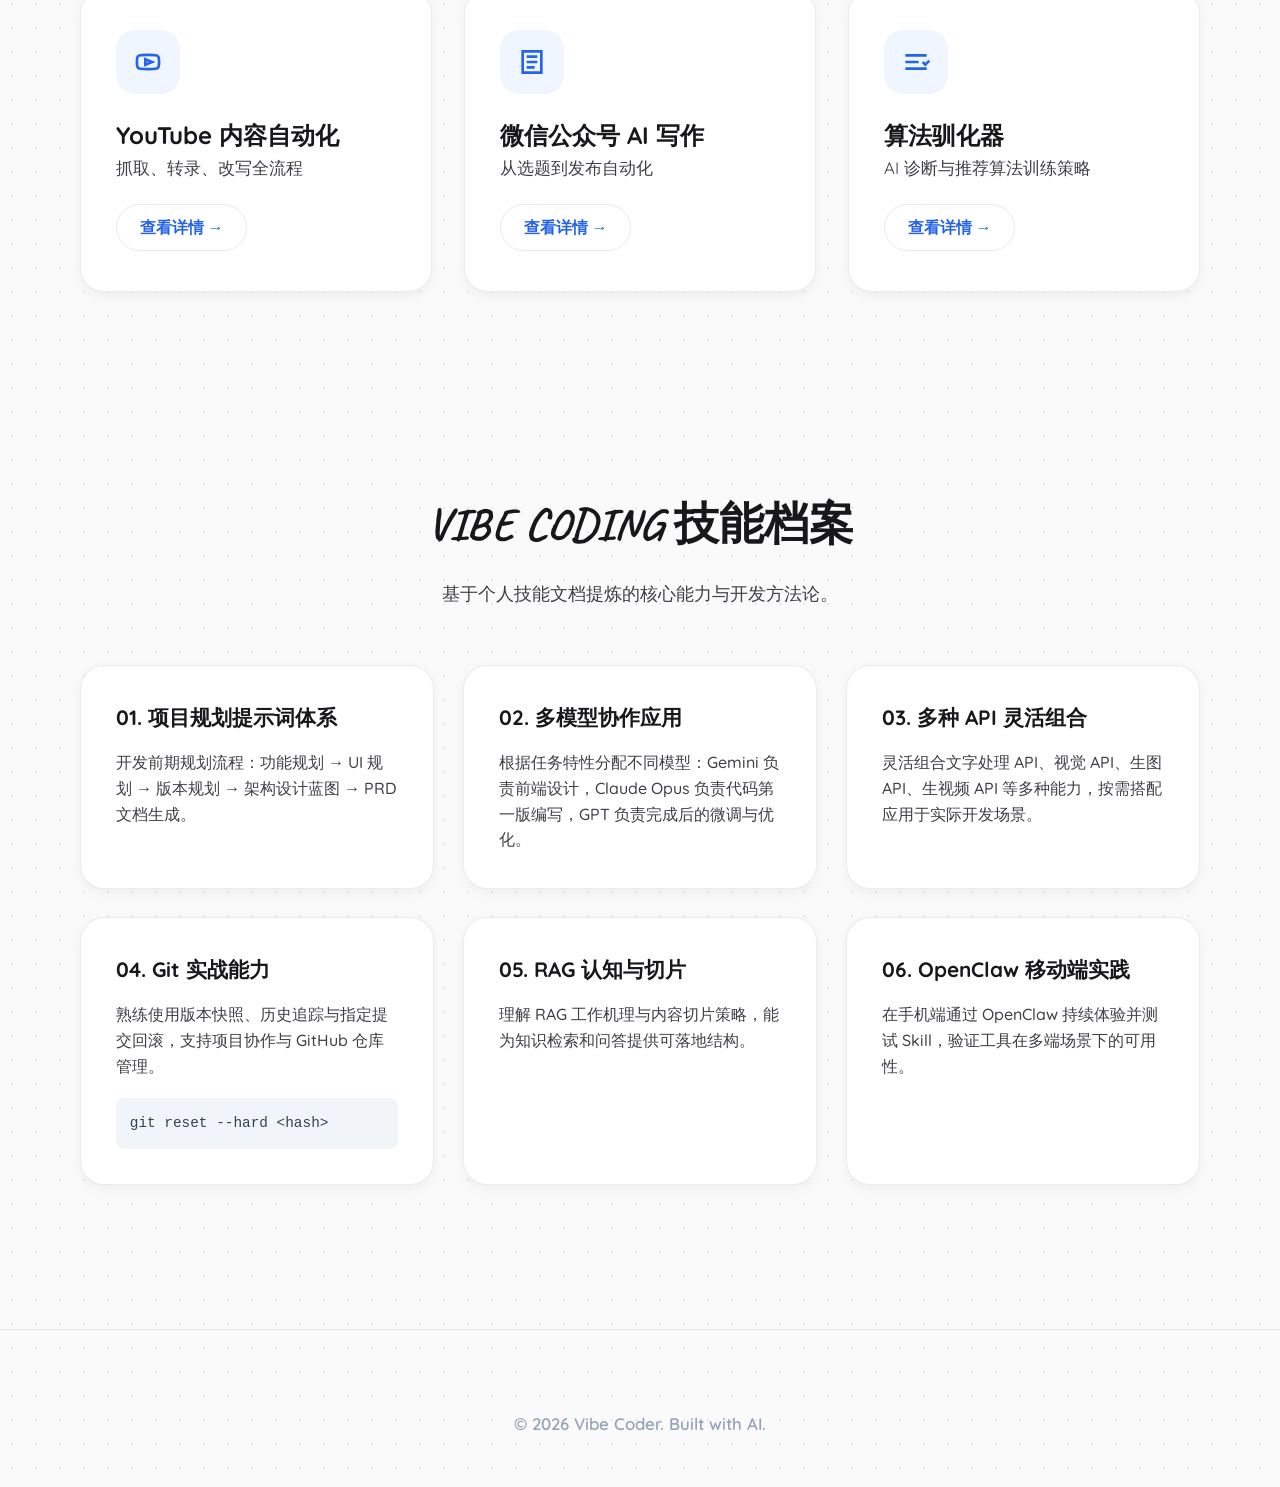
==== commit da7d03f2: "添加VPN提示横幅、YouTube详情页在线地址" ====
--- a/index.html
+++ b/index.html
@@ -27,6 +27,11 @@
     </div>
   </header>
 
+  <div class="vpn-banner" id="vpn-banner">
+    <p>🌐 此网站和部分项目服务器部署在海外，建议开启 VPN 后访问以获得更流畅的浏览体验。</p>
+    <button onclick="this.parentElement.style.display='none'" aria-label="关闭提示">✕</button>
+  </div>
+
   <main class="site-wrapper">
     <!-- Hero -->
     <section id="hero" class="section hero reveal">
--- a/css/style.css
+++ b/css/style.css
@@ -92,6 +92,40 @@
   color: var(--accent);
 }
 
+/* VPN Banner */
+.vpn-banner {
+  background: linear-gradient(135deg, #eff6ff, #e0f2fe);
+  border-bottom: 1px solid rgba(37, 99, 235, 0.15);
+  padding: 0.65rem 1.5rem;
+  display: flex;
+  justify-content: center;
+  align-items: center;
+  gap: 1rem;
+  position: relative;
+}
+
+.vpn-banner p {
+  margin: 0;
+  font-size: 0.9rem;
+  font-weight: 500;
+  color: var(--accent);
+}
+
+.vpn-banner button {
+  background: none;
+  border: none;
+  color: var(--accent);
+  font-size: 1rem;
+  cursor: pointer;
+  opacity: 0.6;
+  transition: opacity 0.2s;
+  padding: 0.2rem 0.5rem;
+}
+
+.vpn-banner button:hover {
+  opacity: 1;
+}
+
 /* Utilities */
 .container {
   max-width: var(--container);
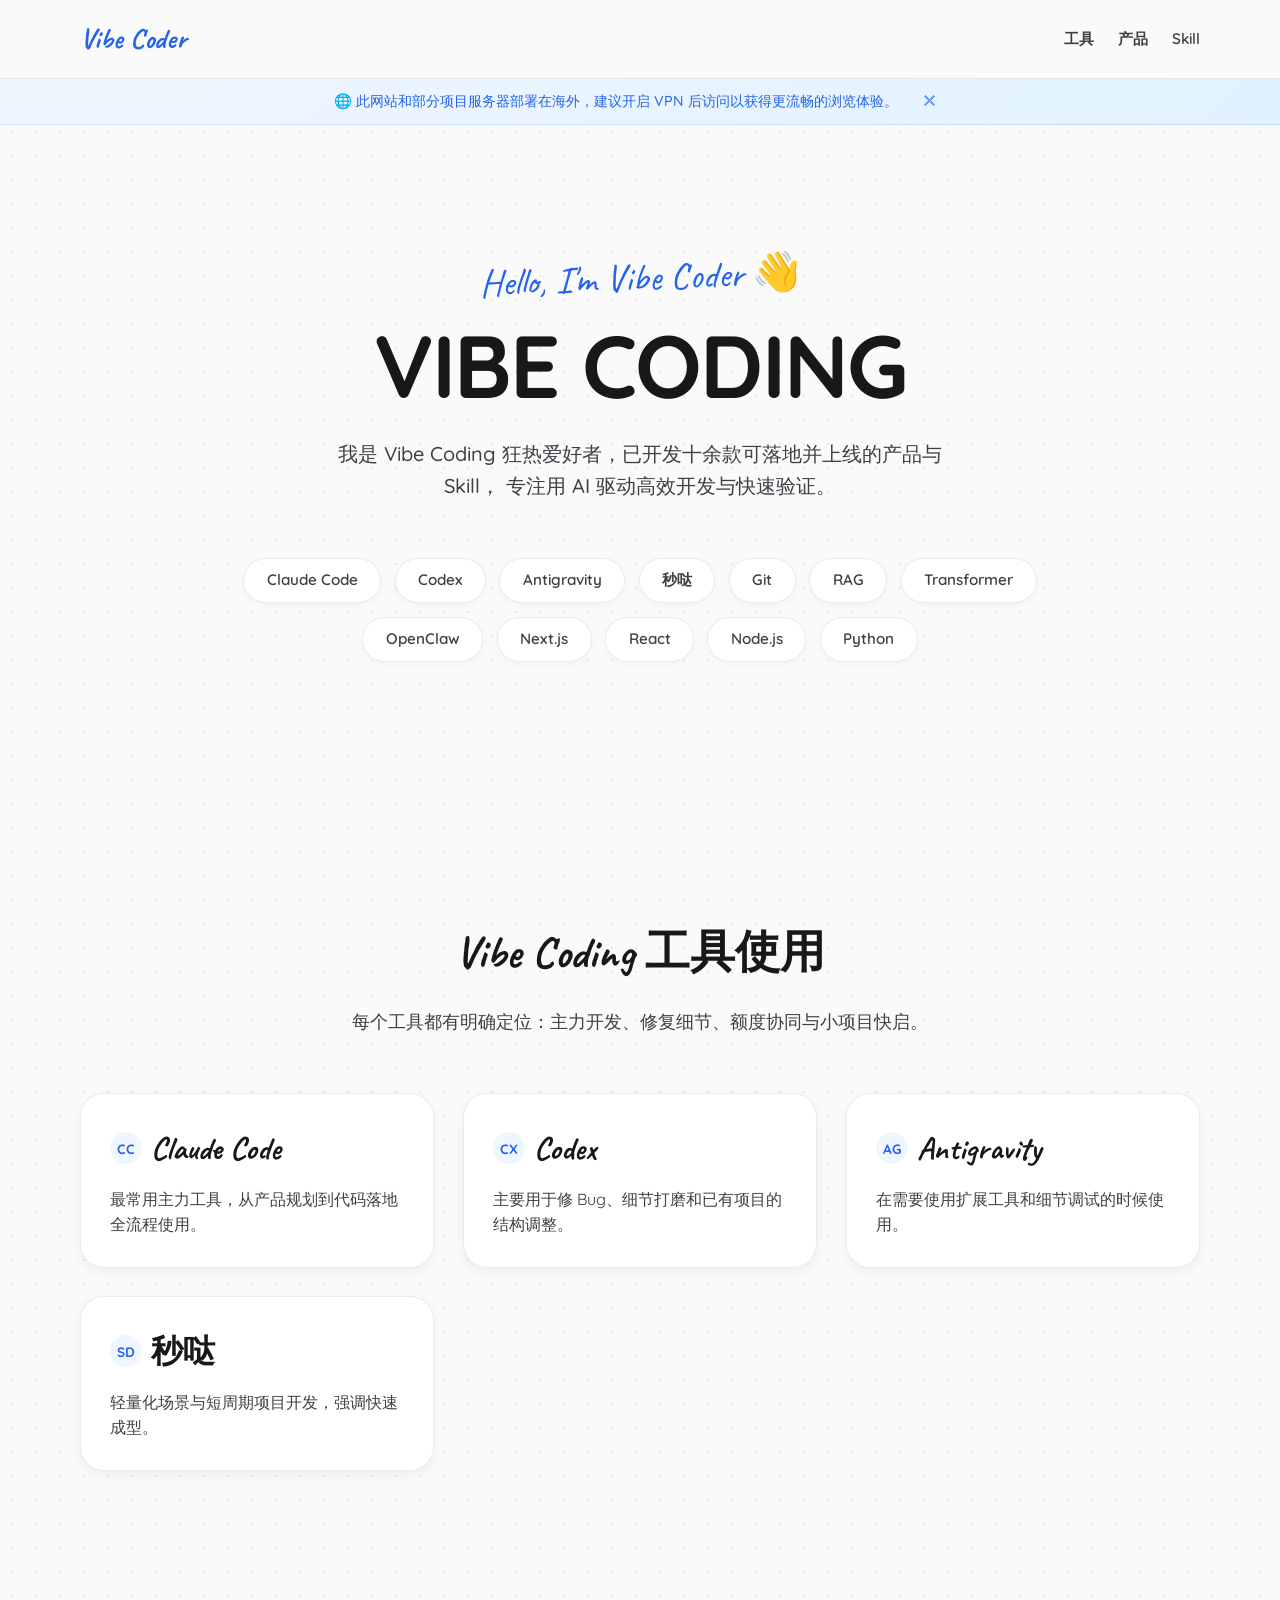
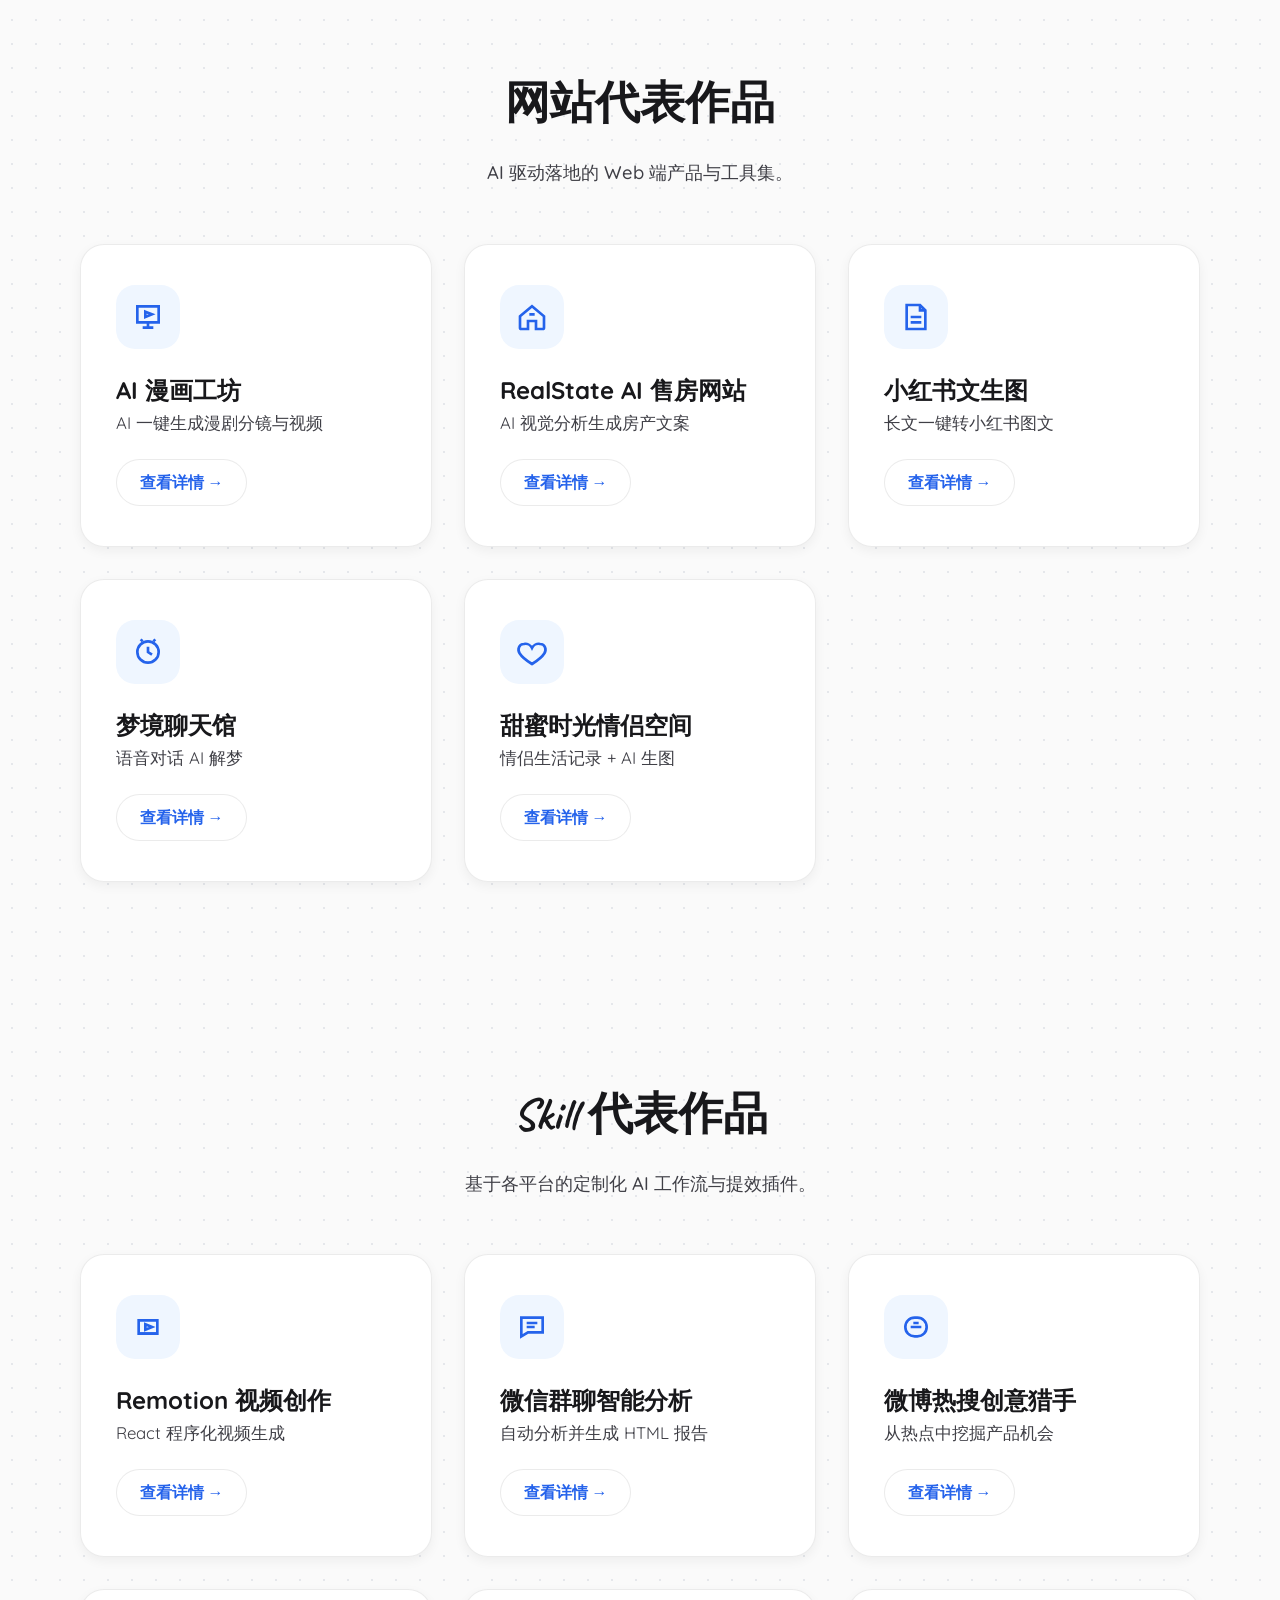
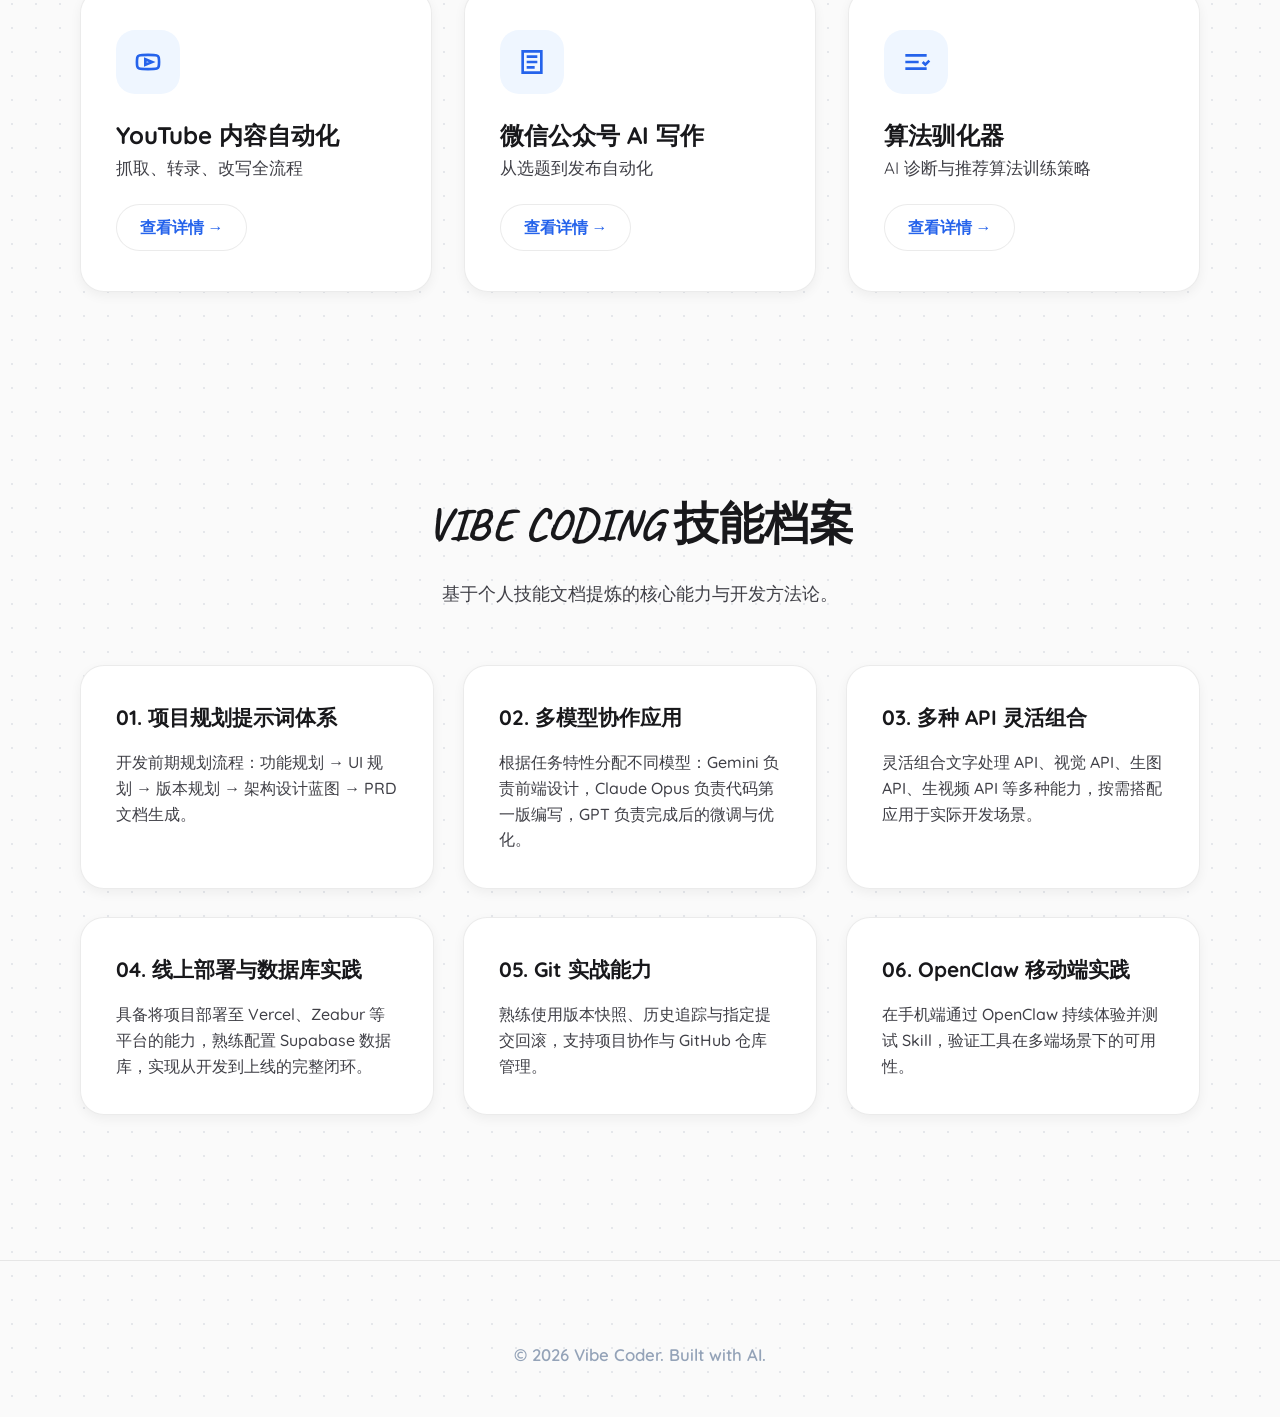
==== commit 8e593b07: "更新技能档案：新增线上部署能力、删除RAG和git代码块" ====
--- a/index.html
+++ b/index.html
@@ -294,14 +294,13 @@
         </article>
 
         <article class="vibe-skill-card card tilt-card">
-          <h3>04. Git 实战能力</h3>
+          <h3>04. 线上部署与数据库实践</h3>
+          <p>具备将项目部署至 Vercel、Zeabur 等平台的能力，熟练配置 Supabase 数据库，实现从开发到上线的完整闭环。</p>
+        </article>
+
+        <article class="vibe-skill-card card tilt-card">
+          <h3>05. Git 实战能力</h3>
           <p>熟练使用版本快照、历史追踪与指定提交回滚，支持项目协作与 GitHub 仓库管理。</p>
-          <code>git reset --hard &lt;hash&gt;</code>
-        </article>
-
-        <article class="vibe-skill-card card tilt-card">
-          <h3>05. RAG 认知与切片</h3>
-          <p>理解 RAG 工作机理与内容切片策略，能为知识检索和问答提供可落地结构。</p>
         </article>
 
         <article class="vibe-skill-card card tilt-card">
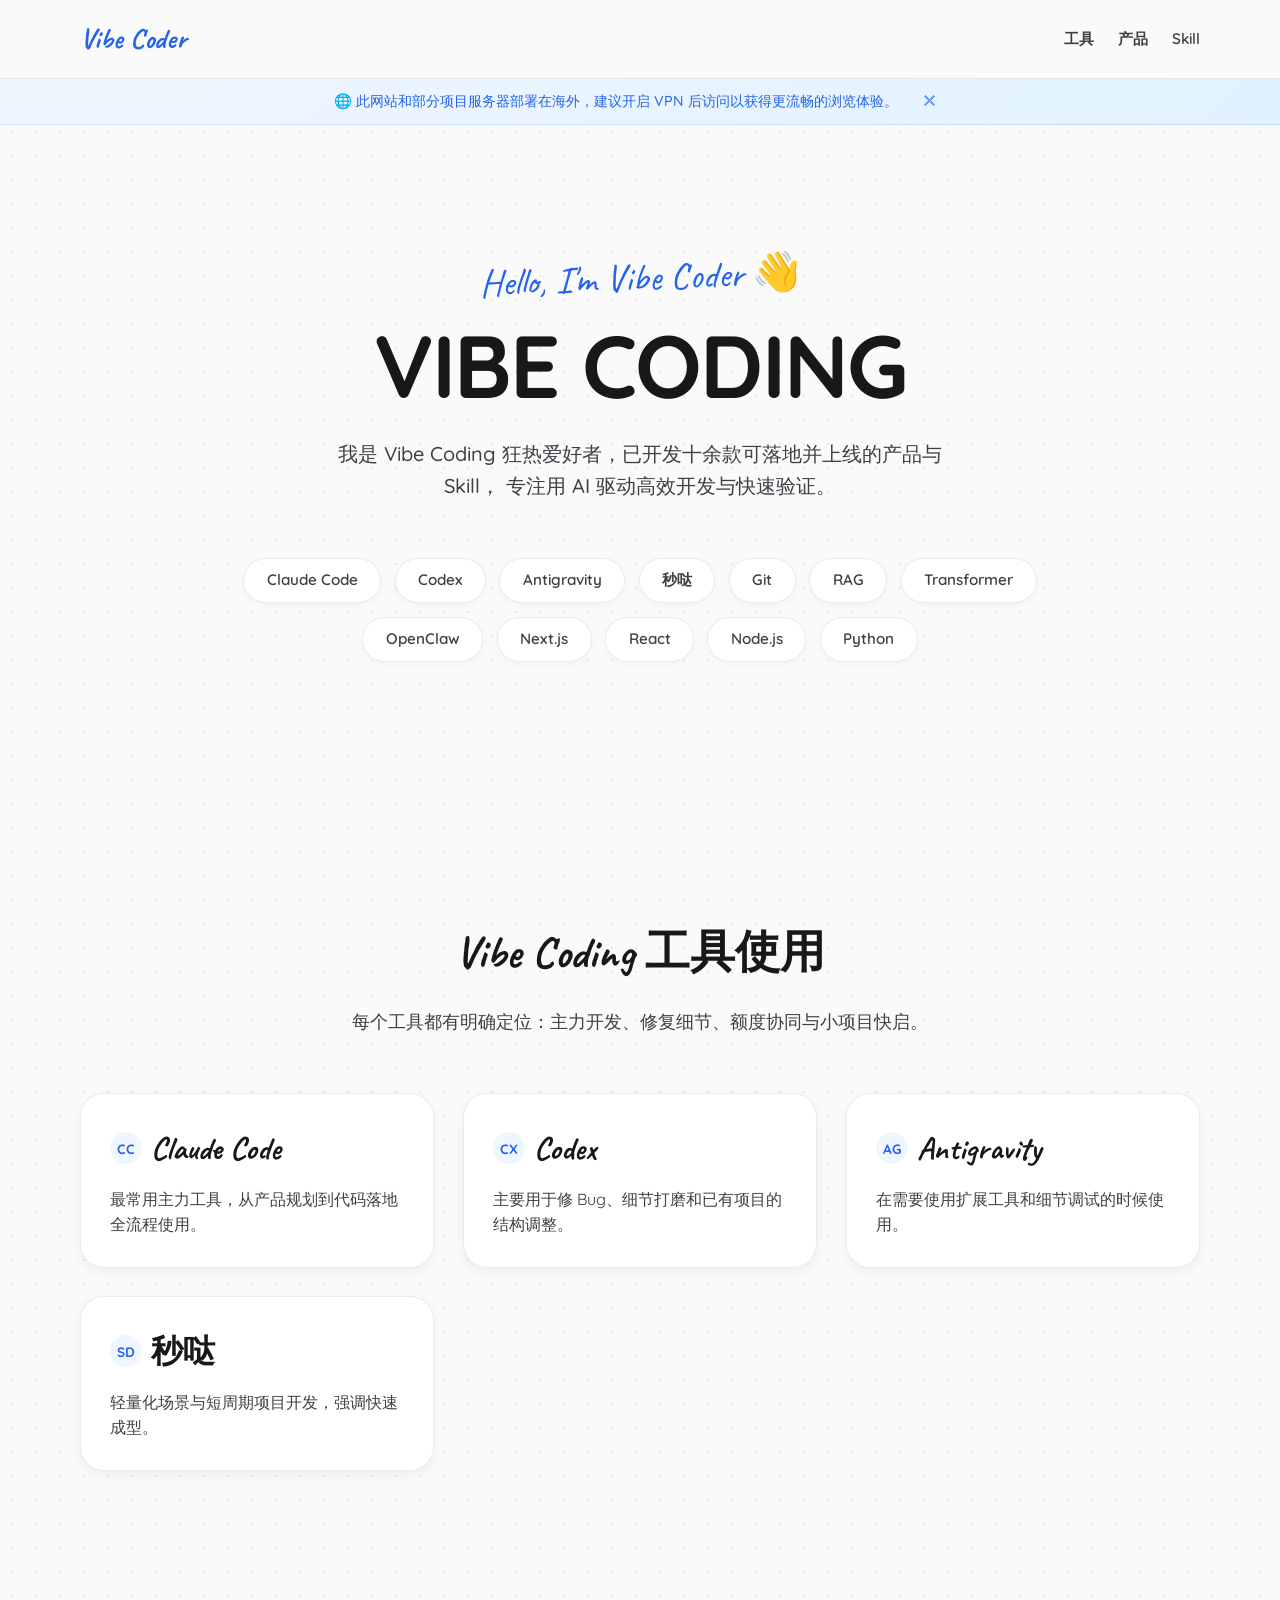
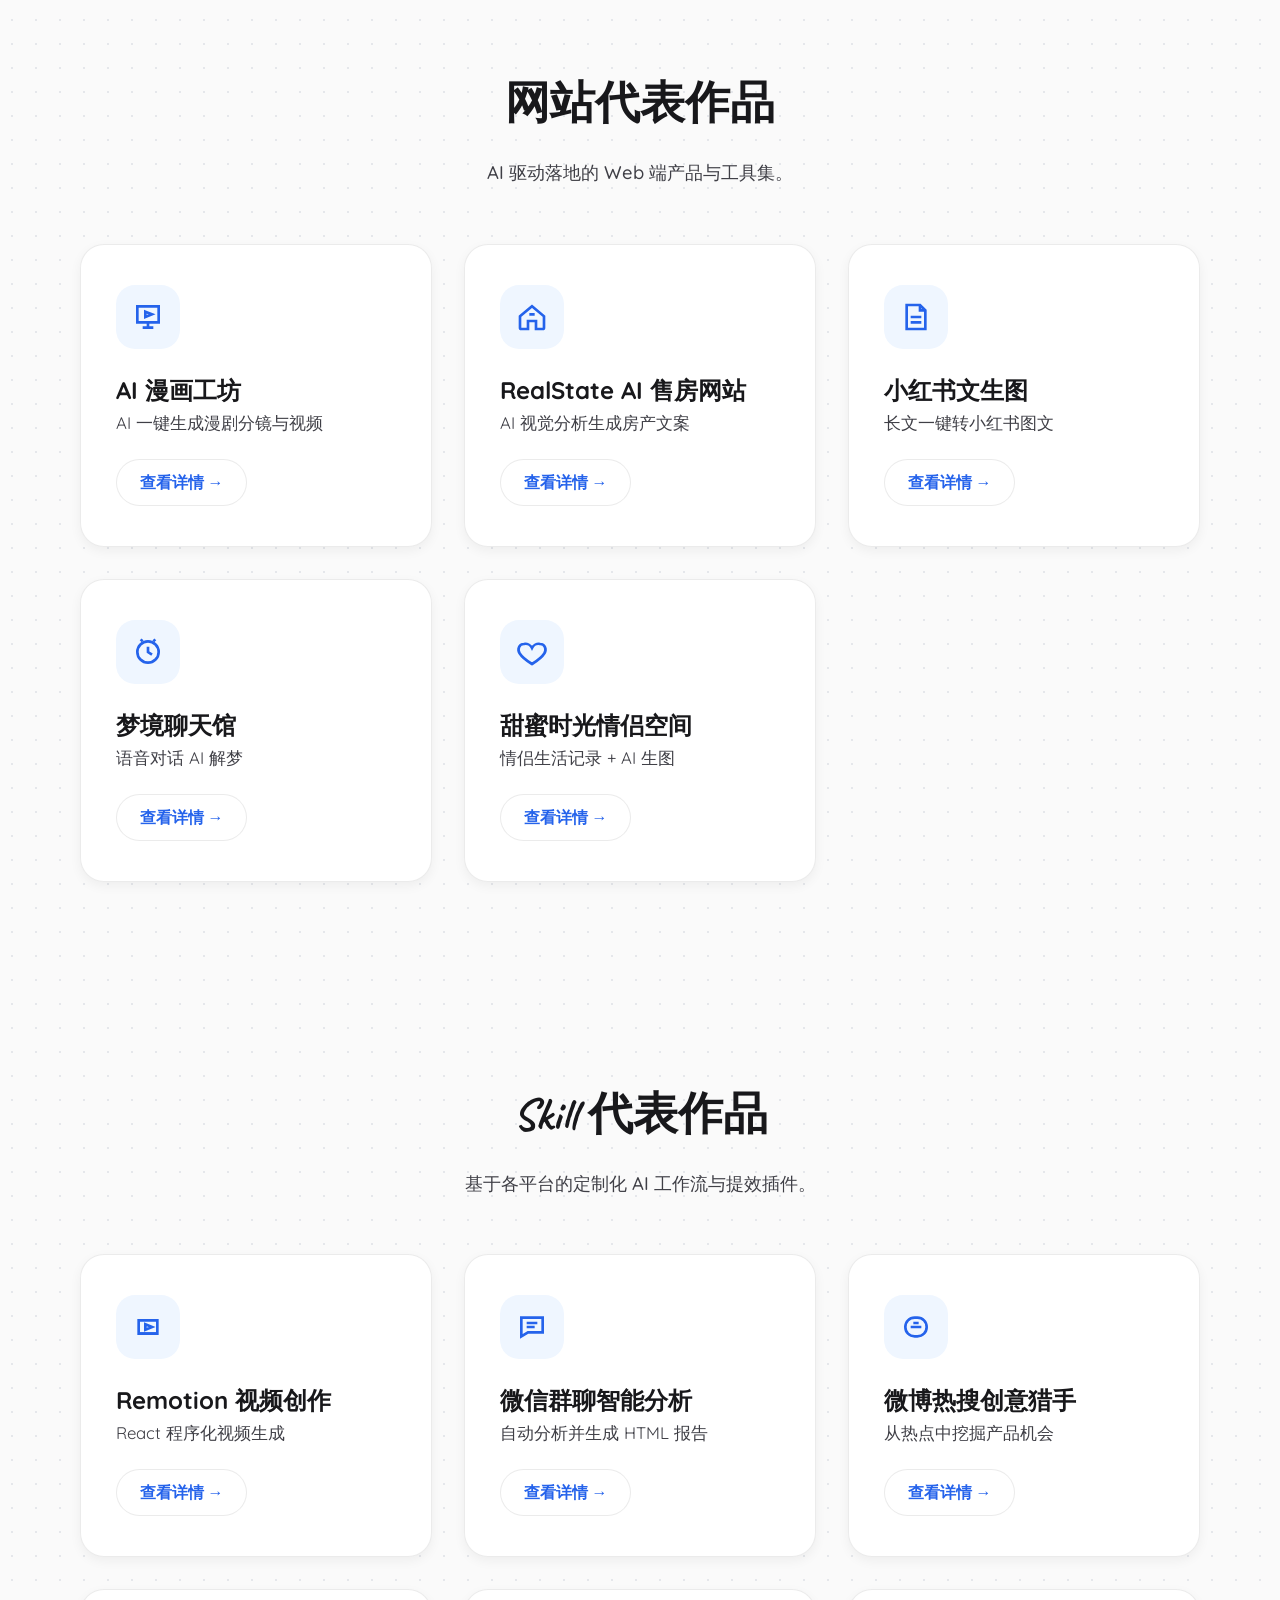
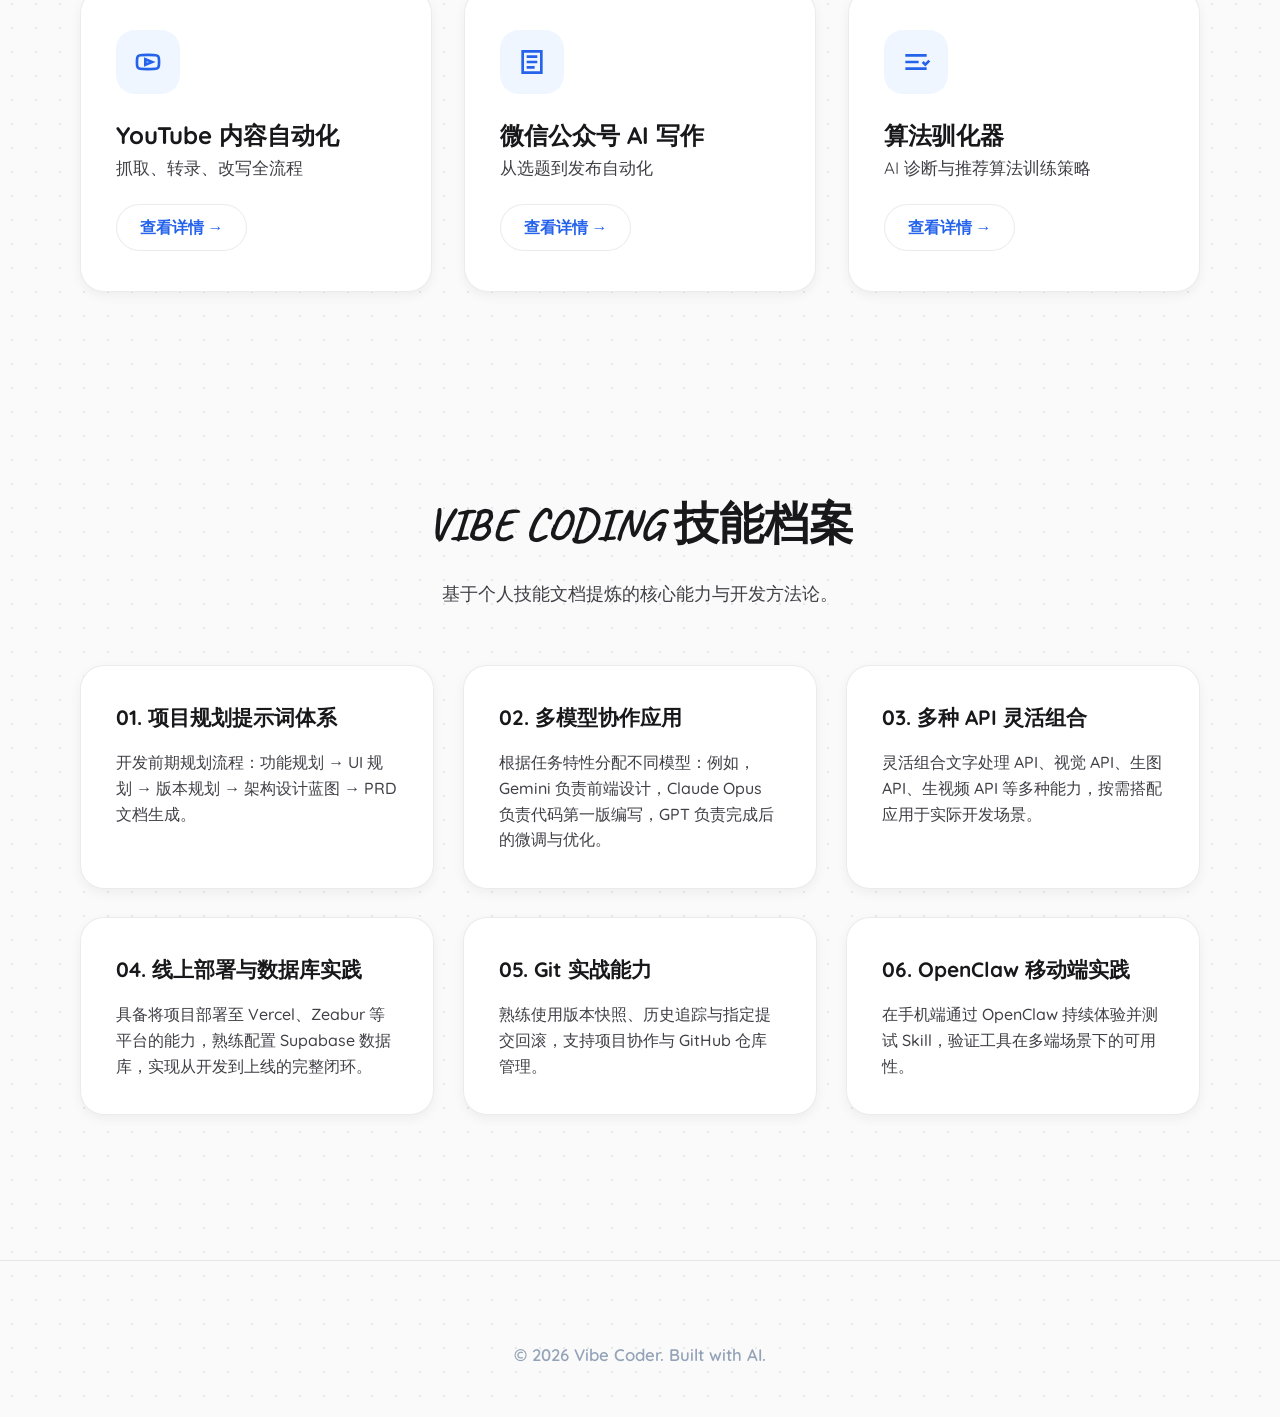
==== commit 7262e657: "多模型卡片文案加上例如" ====
--- a/index.html
+++ b/index.html
@@ -12,7 +12,7 @@
   <link
     href="https://fonts.googleapis.com/css2?family=Caveat:wght@400;500;600;700&family=Quicksand:wght@300;400;500;600;700&display=swap"
     rel="stylesheet">
-  <link rel="stylesheet" href="css/style.css?v=20260220-1">
+  <link rel="stylesheet" href="css/style.css?v=20260223-1">
 </head>
 
 <body>
@@ -285,7 +285,7 @@
 
         <article class="vibe-skill-card card tilt-card">
           <h3>02. 多模型协作应用</h3>
-          <p>根据任务特性分配不同模型：Gemini 负责前端设计，Claude Opus 负责代码第一版编写，GPT 负责完成后的微调与优化。</p>
+          <p>根据任务特性分配不同模型：例如，Gemini 负责前端设计，Claude Opus 负责代码第一版编写，GPT 负责完成后的微调与优化。</p>
         </article>
 
         <article class="vibe-skill-card card tilt-card">
@@ -317,7 +317,7 @@
     </div>
   </footer>
 
-  <script src="js/main.js?v=20260220-1"></script>
+  <script src="js/main.js?v=20260223-1"></script>
 </body>
 
 </html>
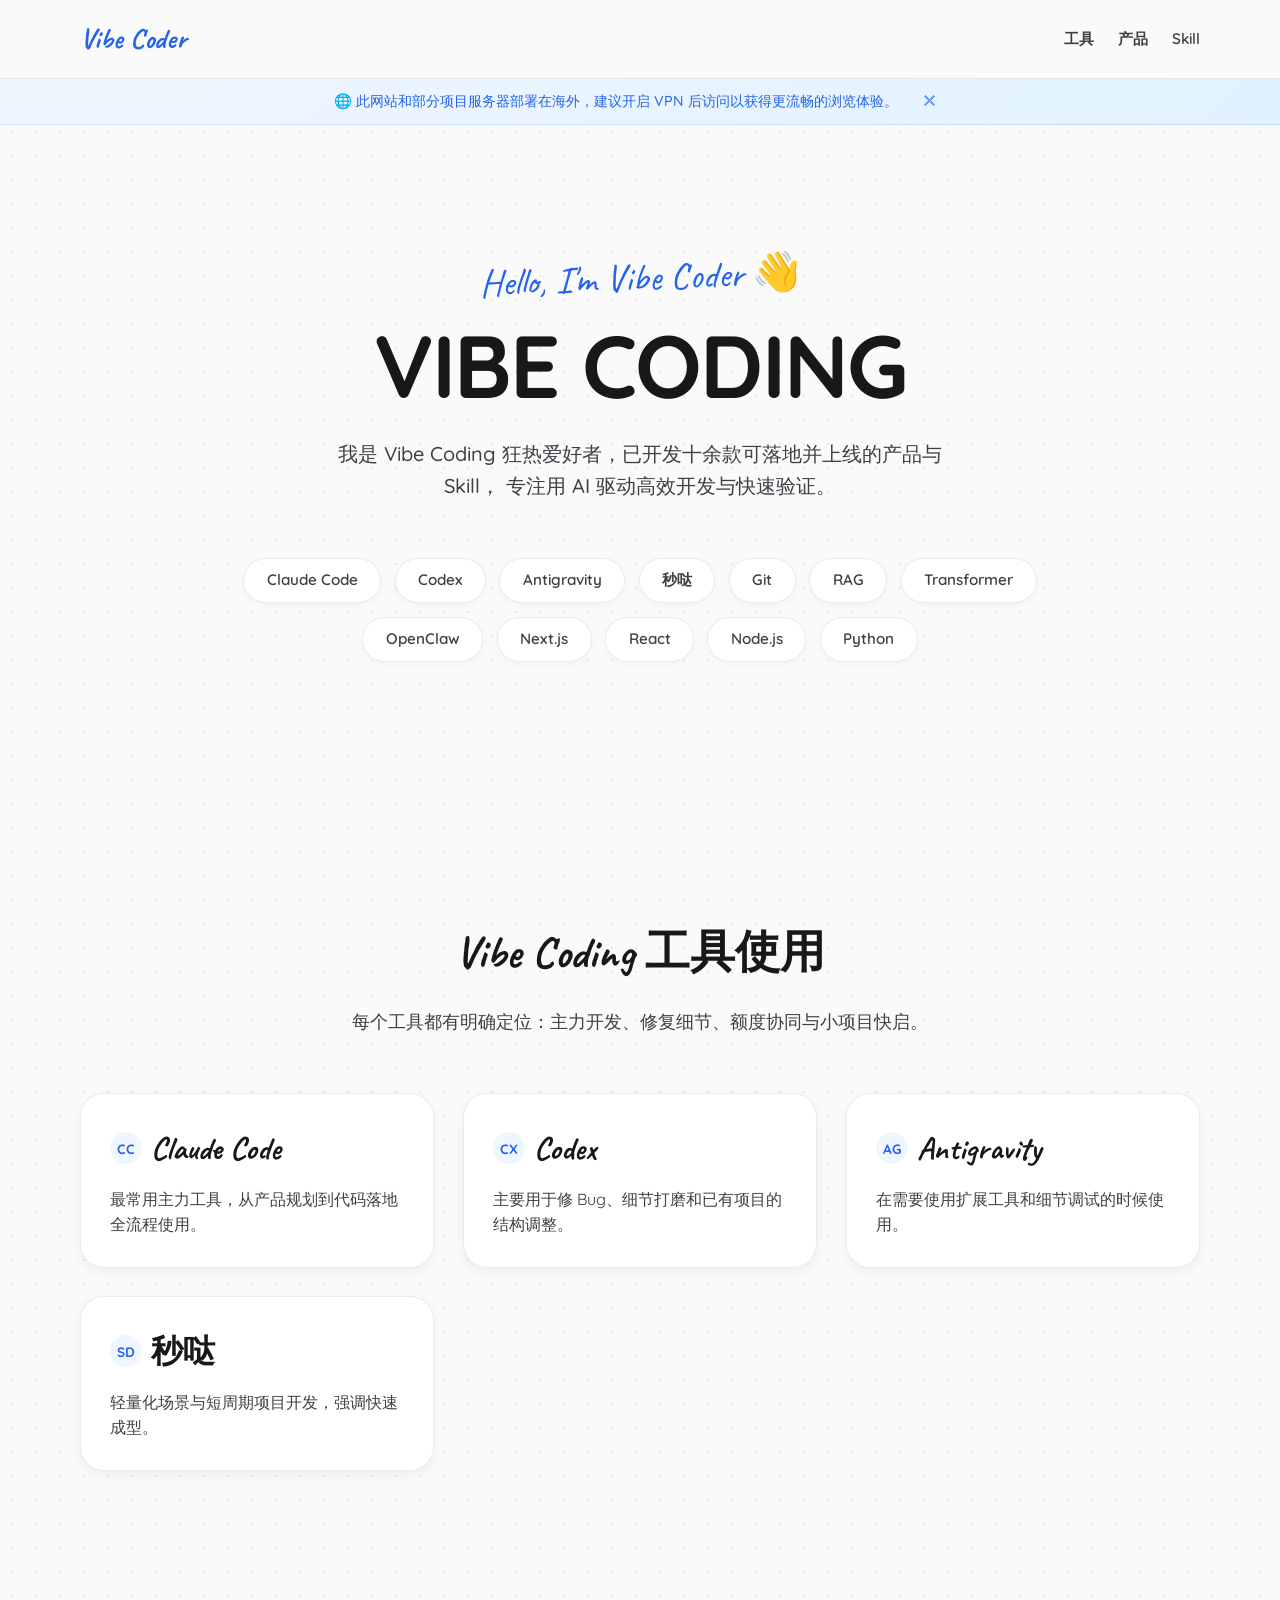
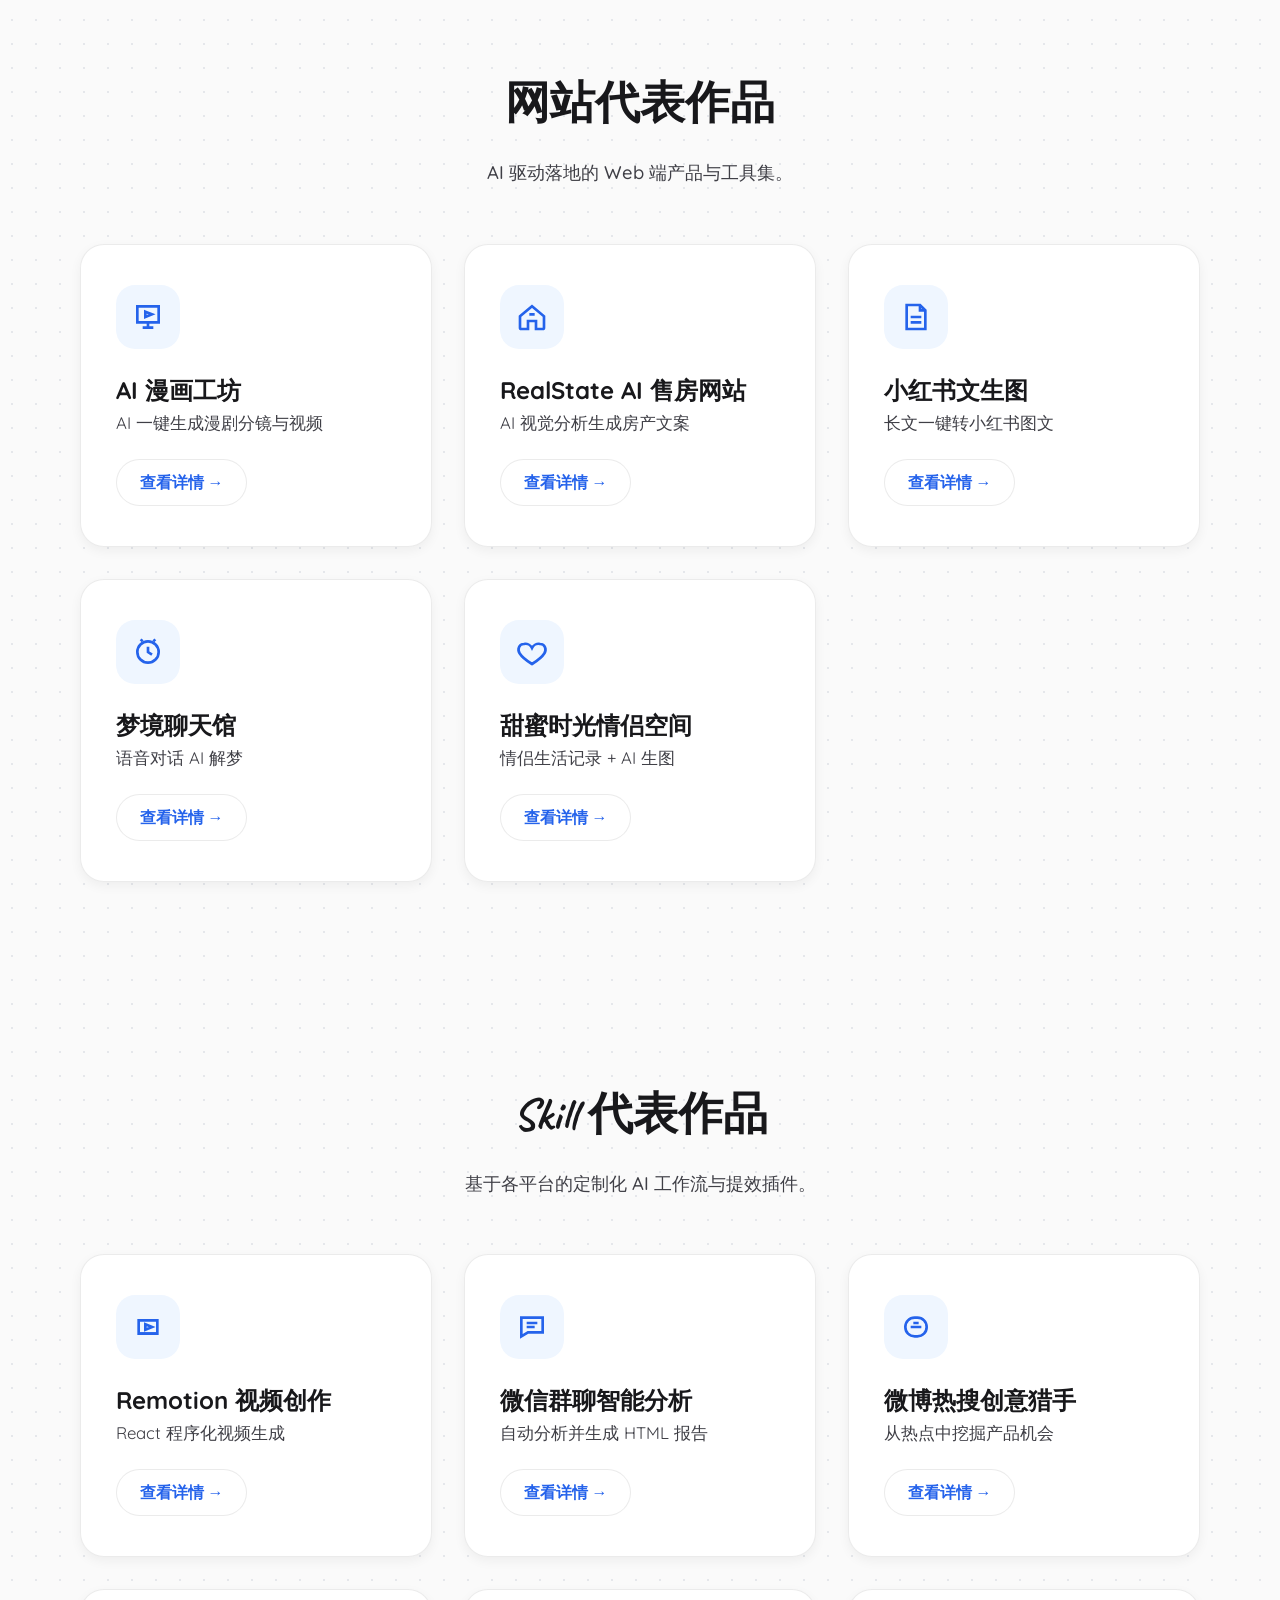
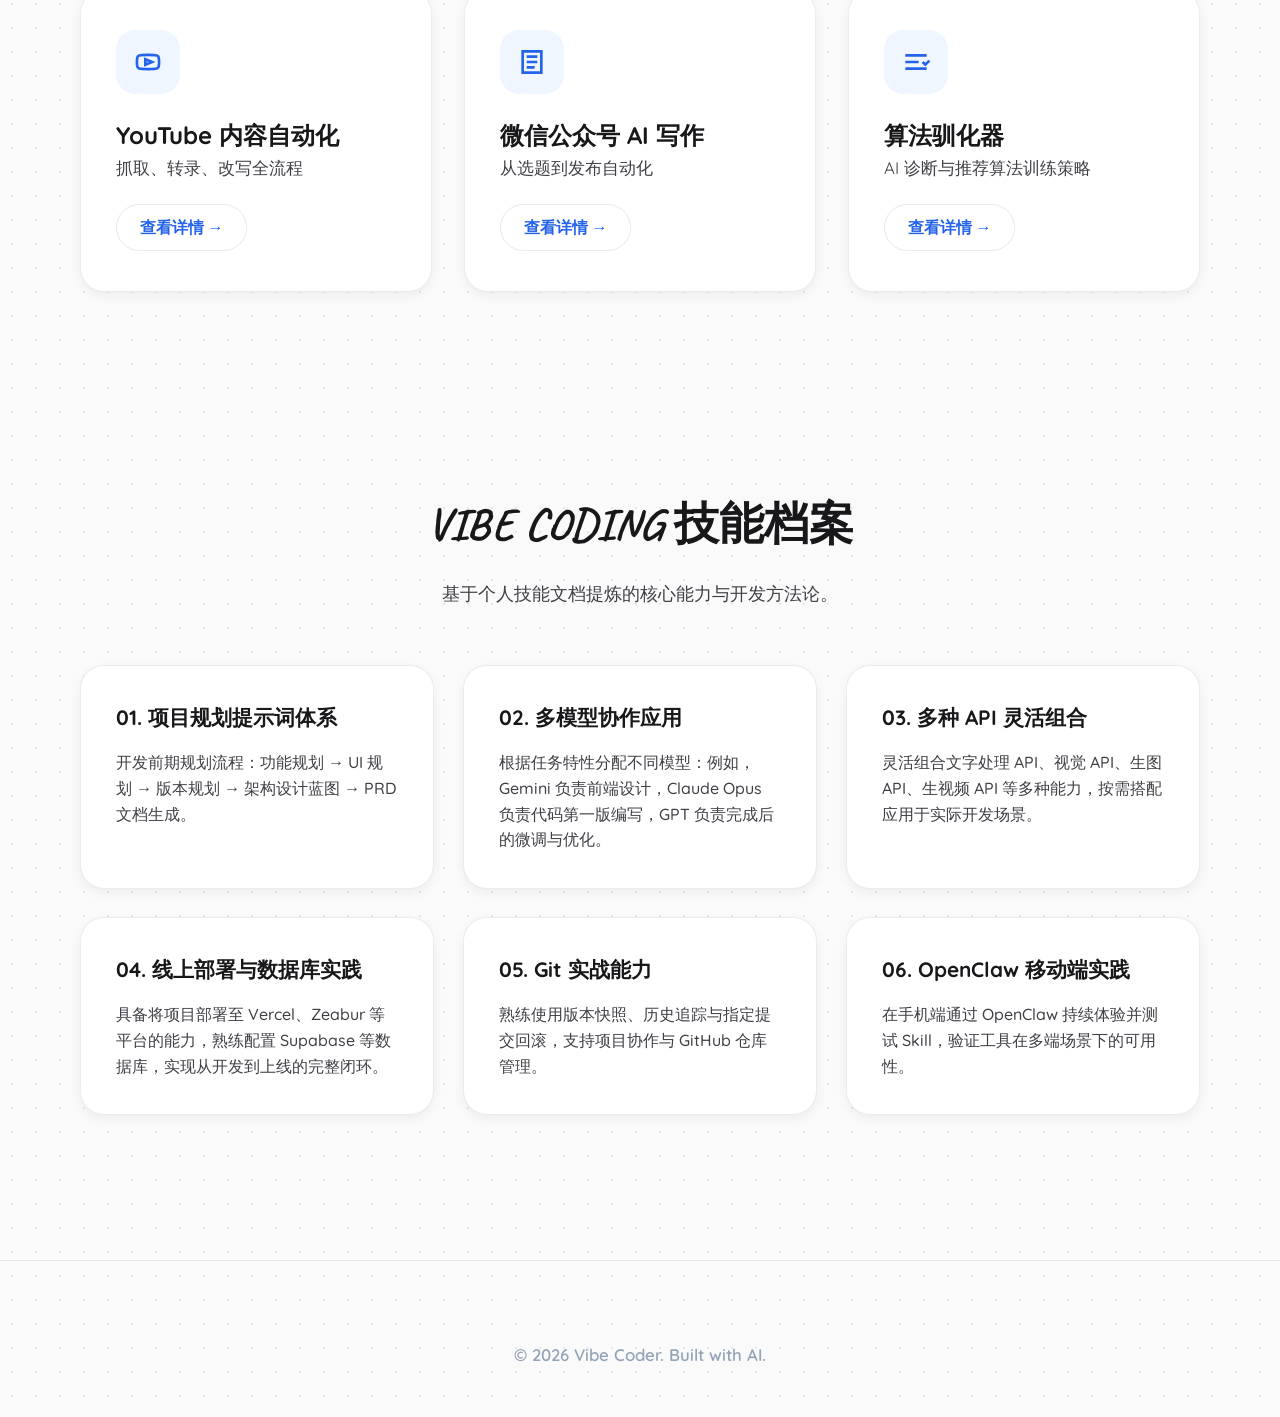
==== commit 83d3d82b: "部署卡片文案：Supabase等数据库" ====
--- a/index.html
+++ b/index.html
@@ -295,7 +295,7 @@
 
         <article class="vibe-skill-card card tilt-card">
           <h3>04. 线上部署与数据库实践</h3>
-          <p>具备将项目部署至 Vercel、Zeabur 等平台的能力，熟练配置 Supabase 数据库，实现从开发到上线的完整闭环。</p>
+          <p>具备将项目部署至 Vercel、Zeabur 等平台的能力，熟练配置 Supabase 等数据库，实现从开发到上线的完整闭环。</p>
         </article>
 
         <article class="vibe-skill-card card tilt-card">
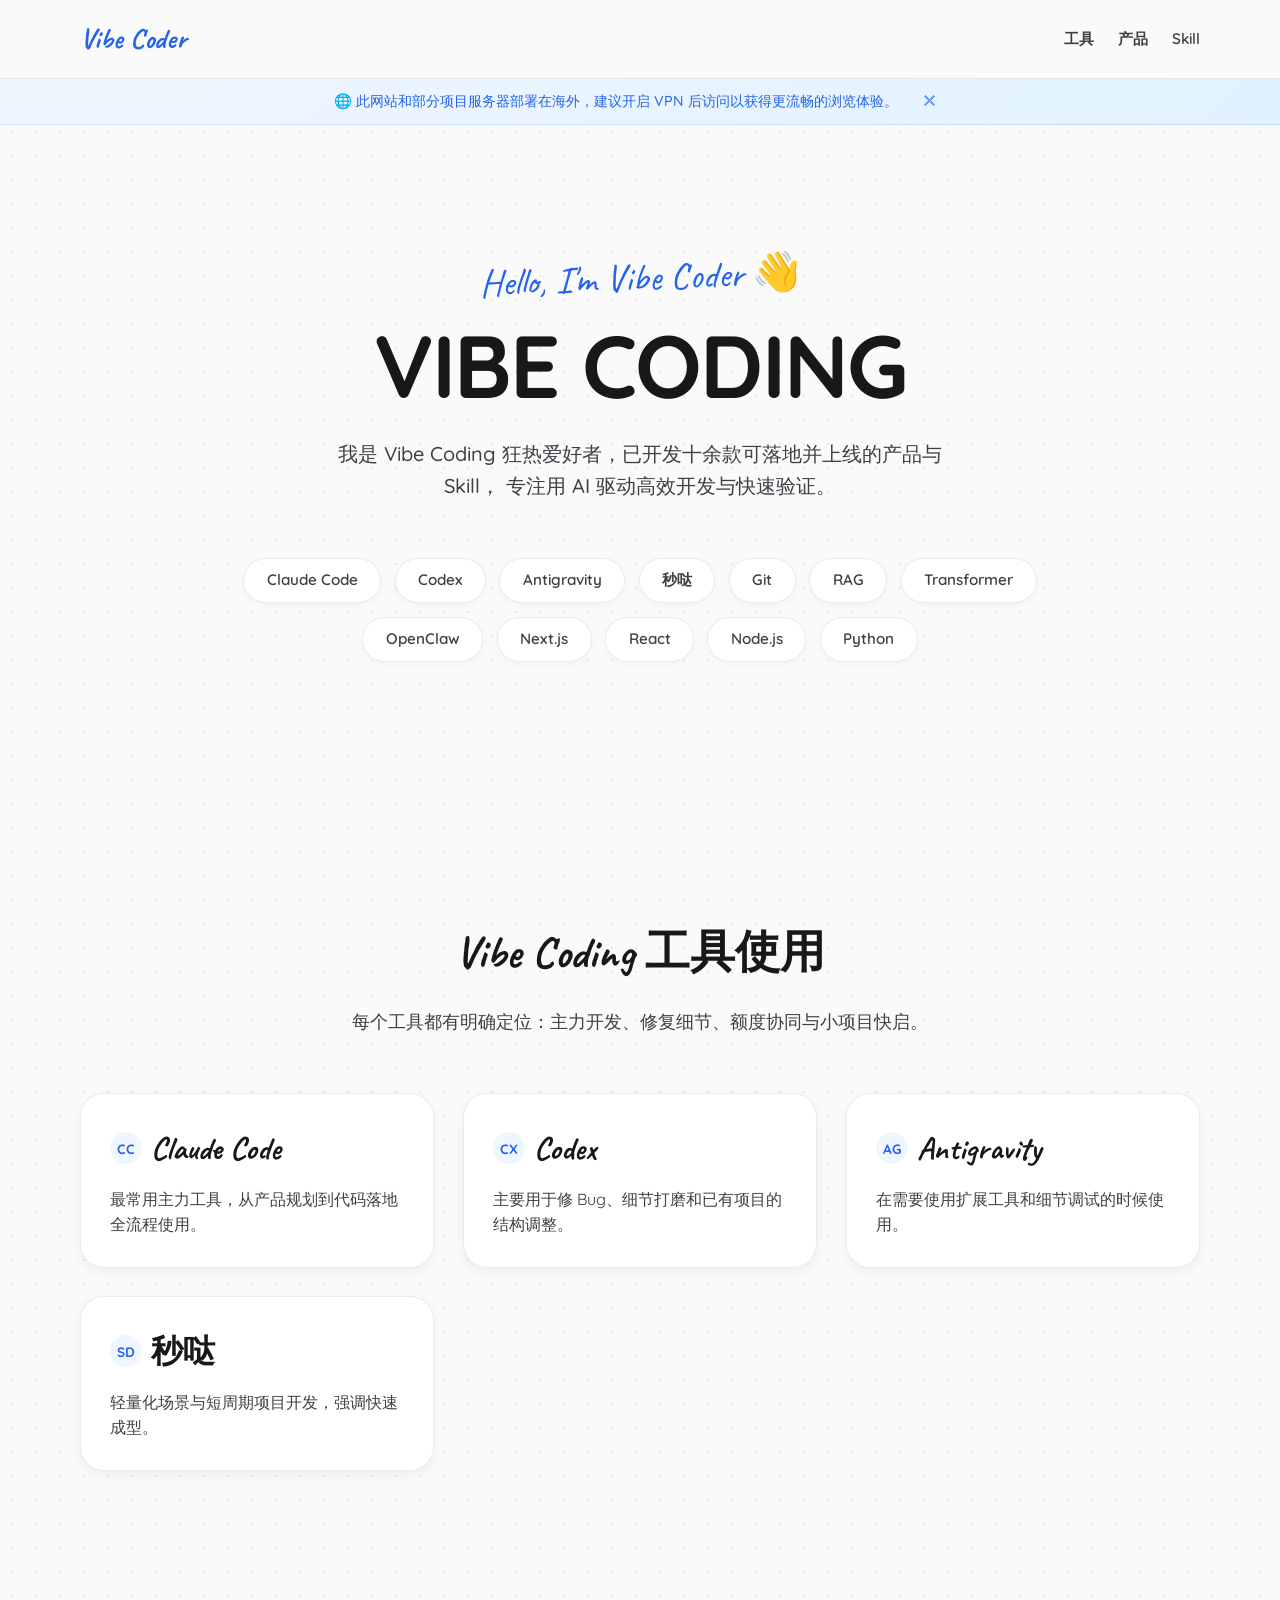
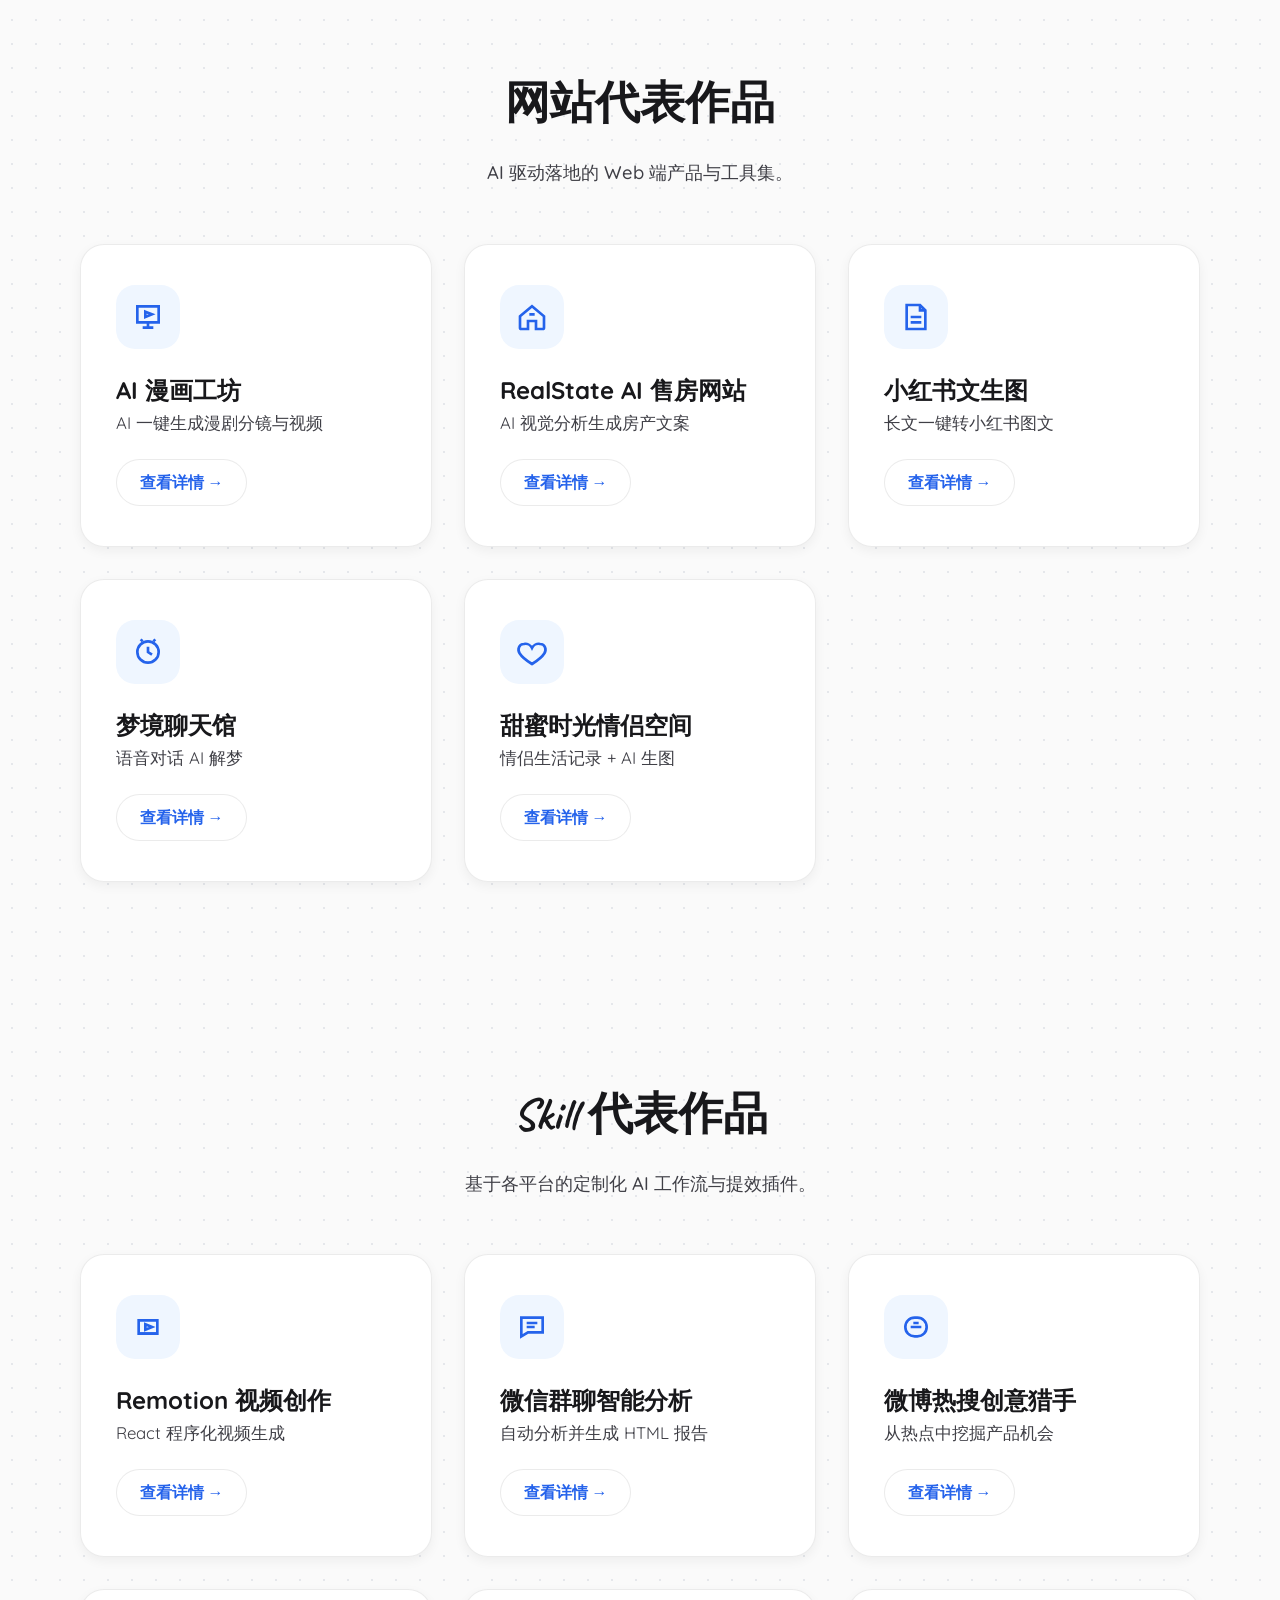
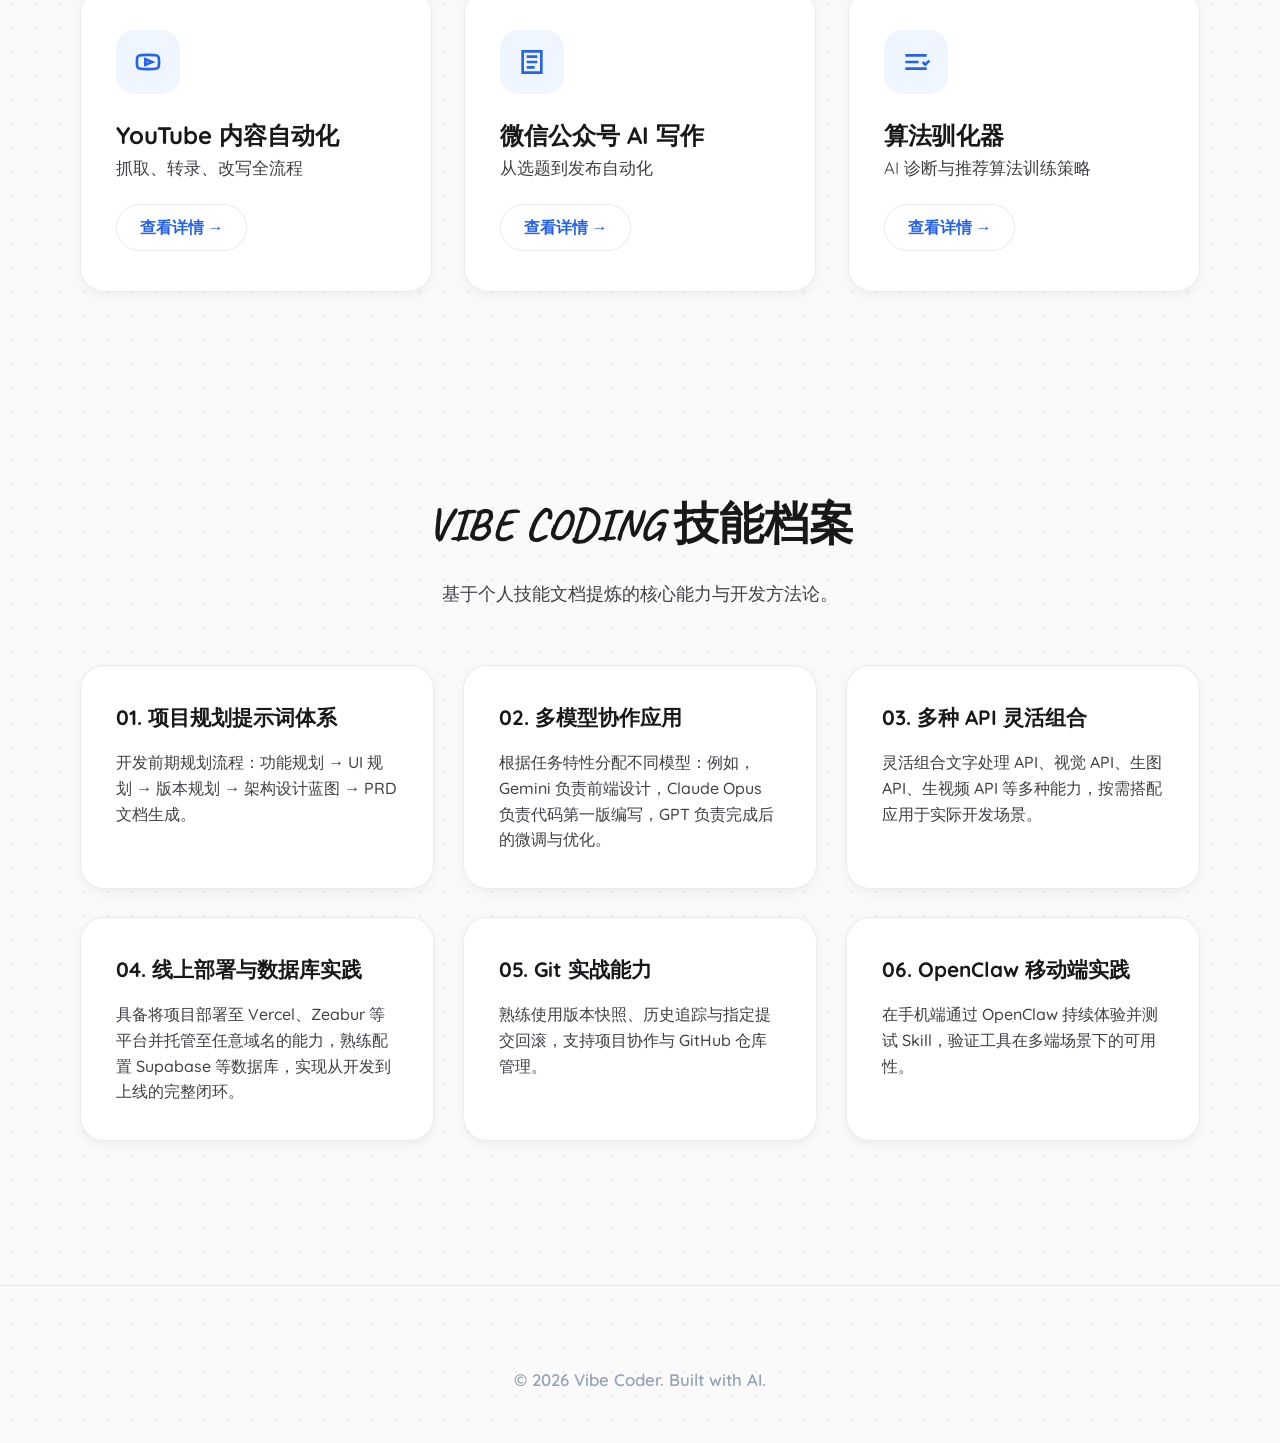
==== commit 4d9af6da: "部署卡片增加域名托管描述" ====
--- a/index.html
+++ b/index.html
@@ -295,7 +295,7 @@
 
         <article class="vibe-skill-card card tilt-card">
           <h3>04. 线上部署与数据库实践</h3>
-          <p>具备将项目部署至 Vercel、Zeabur 等平台的能力，熟练配置 Supabase 等数据库，实现从开发到上线的完整闭环。</p>
+          <p>具备将项目部署至 Vercel、Zeabur 等平台并托管至任意域名的能力，熟练配置 Supabase 等数据库，实现从开发到上线的完整闭环。</p>
         </article>
 
         <article class="vibe-skill-card card tilt-card">
